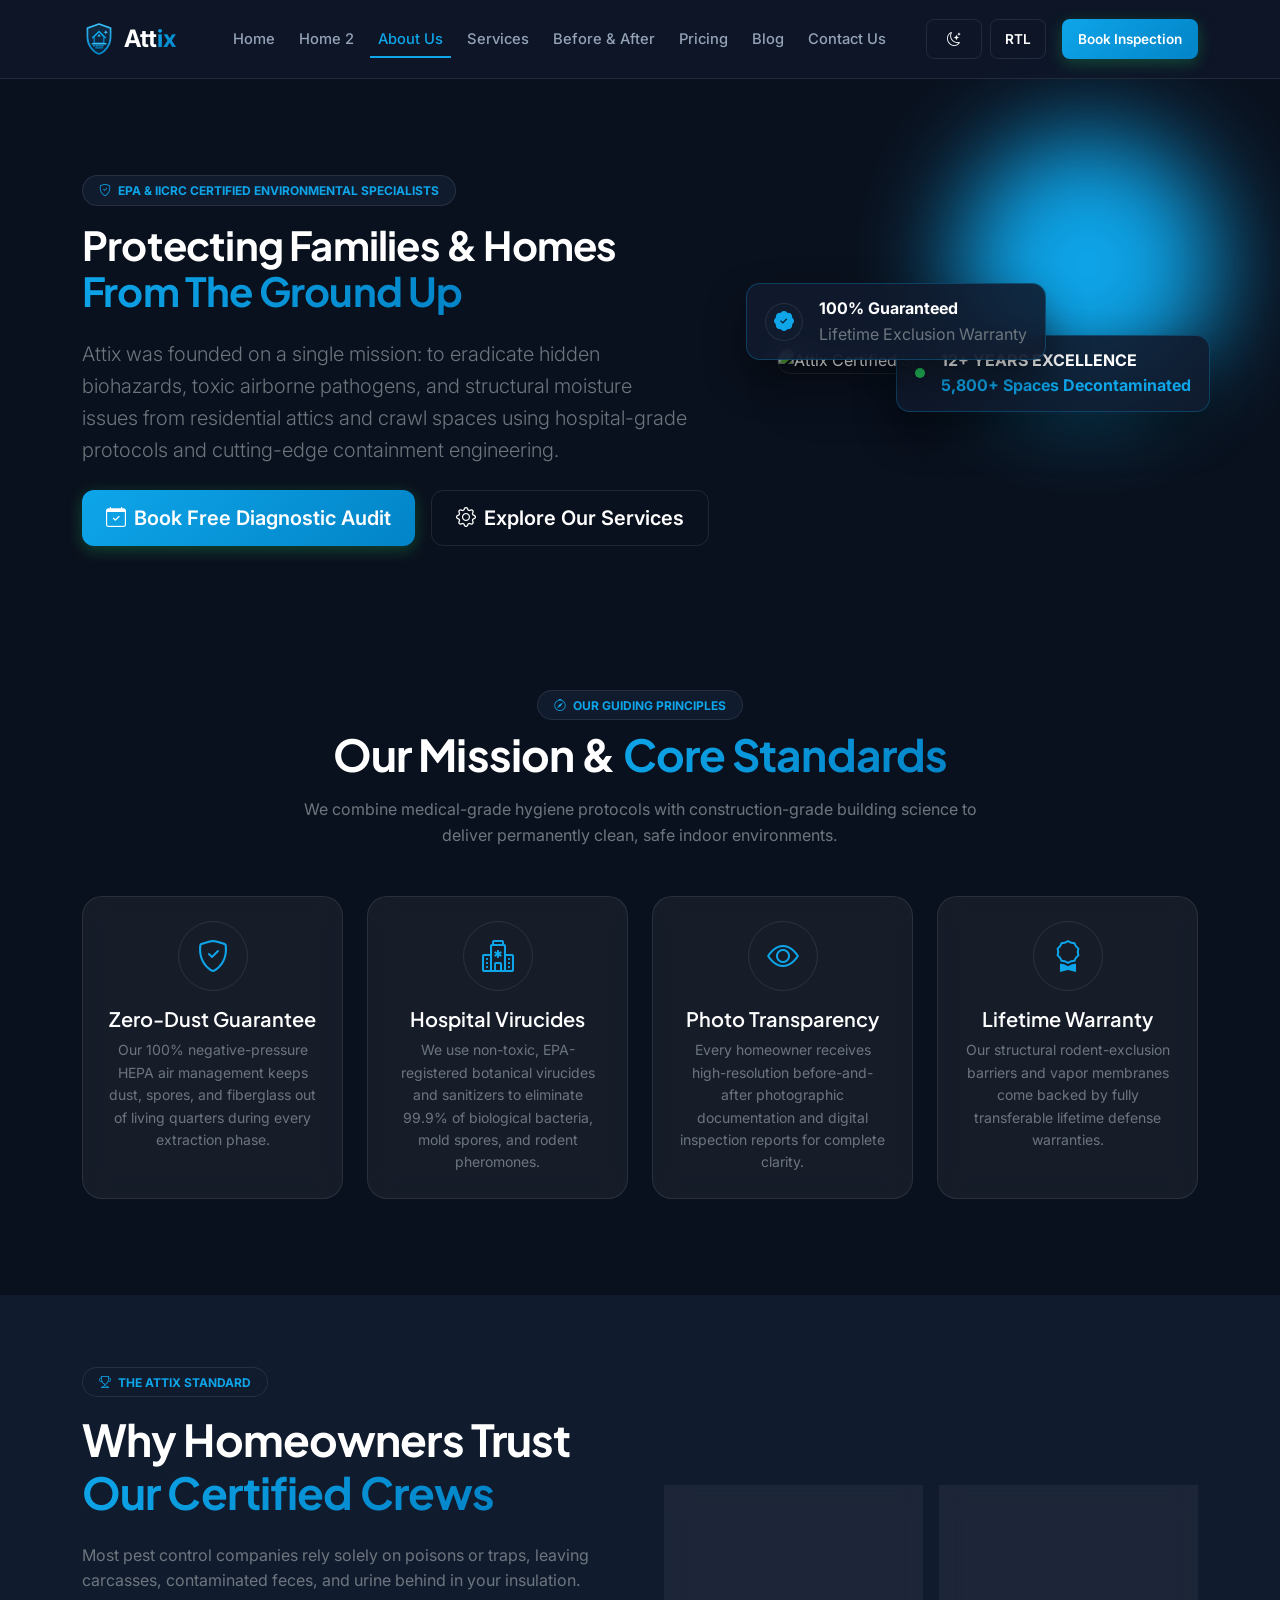
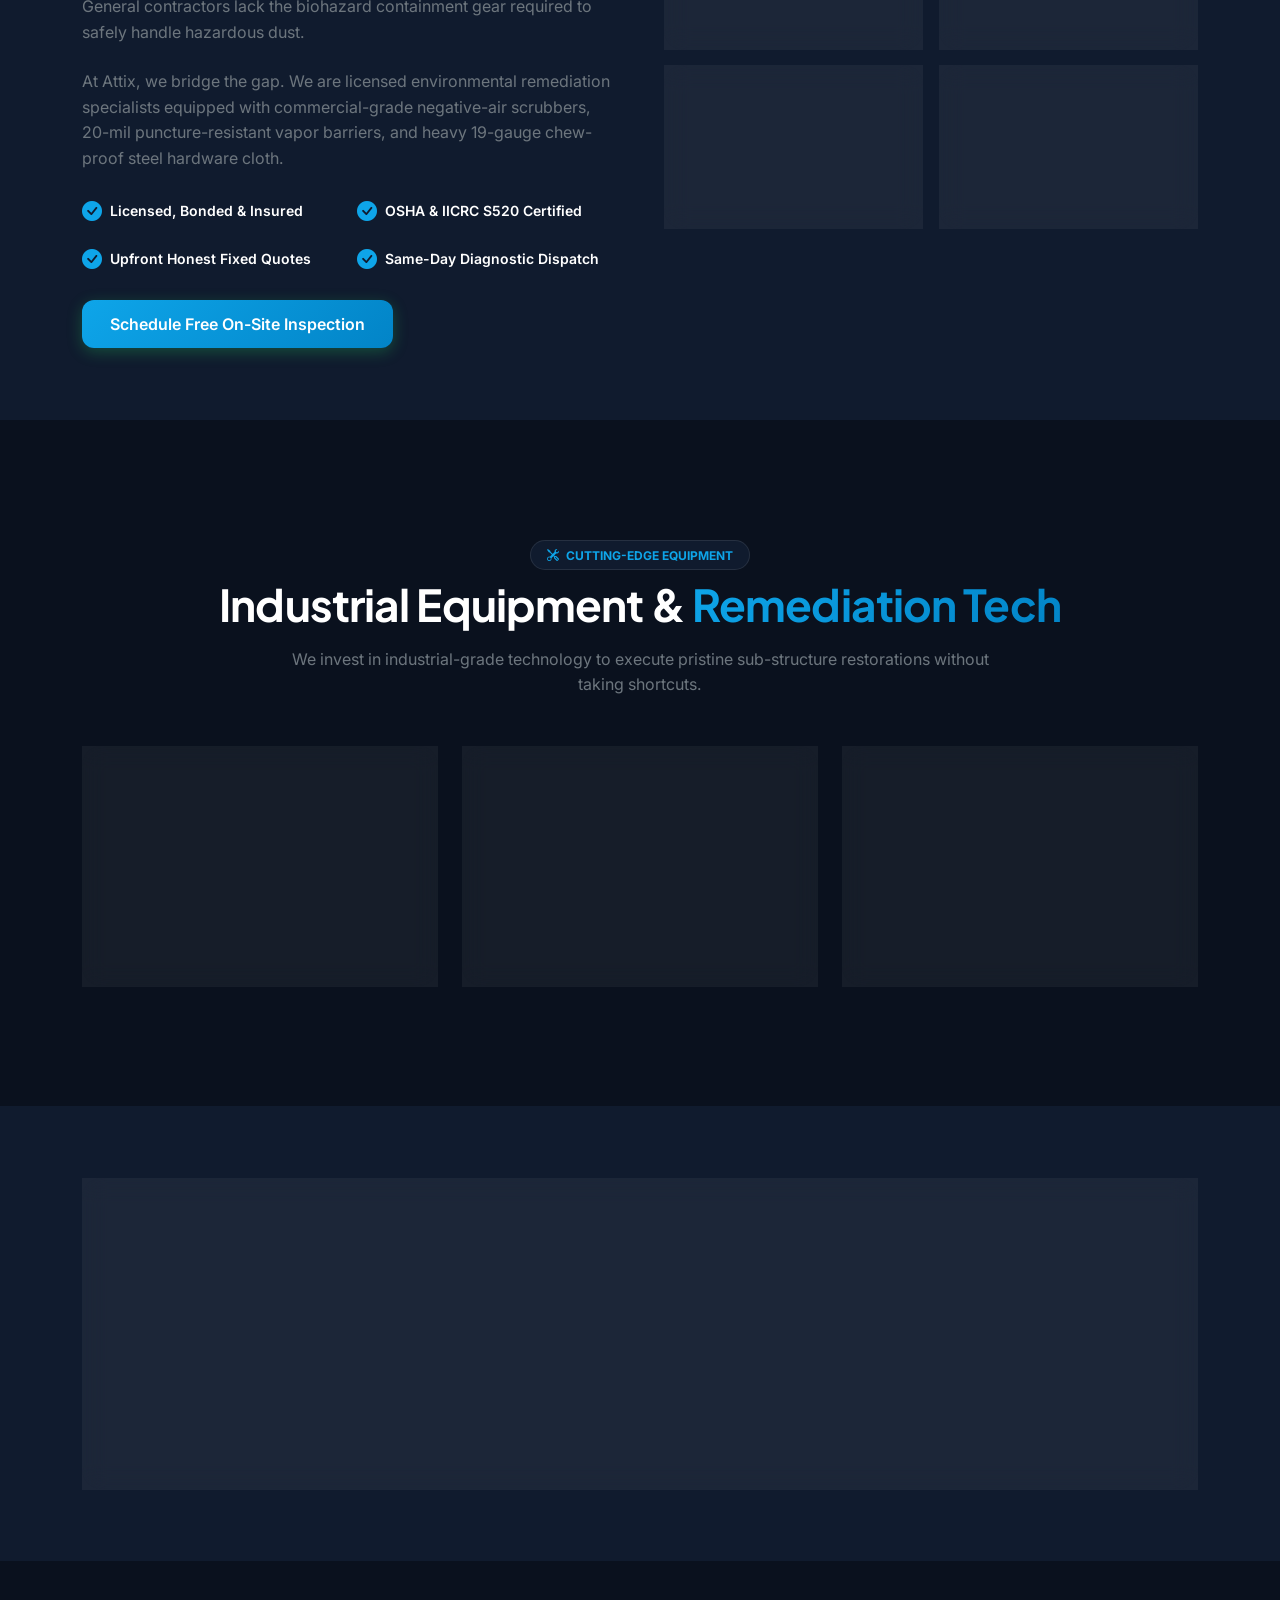
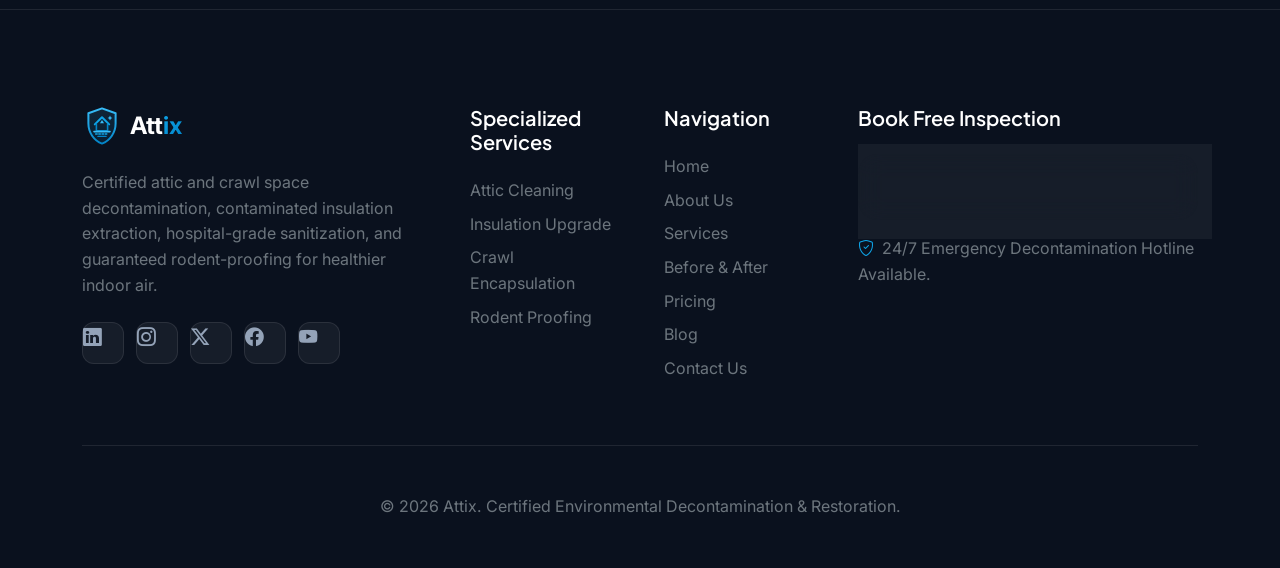
==== about.html @ 40958a92 "Update website with unique Before & After images, remove service areas navigation, and polish all pa" ====
<!DOCTYPE html>
<html lang="en">

<head>
    <meta charset="UTF-8">
    <meta name="viewport" content="width=device-width, initial-scale=1.0">
    <title>About Us | Attix - Attic &amp; Crawl Space Cleaning Service</title>
    <link rel="icon" type="image/svg+xml" href="assets/images/logo.svg">
    <meta name="description"
        content="Learn about Attix: Certified environmental specialists dedicated to attic decontamination, crawl space encapsulation, insulation replacement, and guaranteed rodent proofing.">
    <link href="https://cdn.jsdelivr.net/npm/bootstrap@5.3.0/dist/css/bootstrap.min.css" rel="stylesheet">
    <link rel="stylesheet" href="https://cdn.jsdelivr.net/npm/bootstrap-icons@1.10.5/font/bootstrap-icons.css">
    <link rel="stylesheet" href="assets/css/style.css">
    <link rel="stylesheet" href="assets/css/dark-mode.css">
    <link rel="stylesheet" href="assets/css/rtl.css">
</head>

<body>

    <!-- Navbar -->
    <nav class="navbar navbar-expand-xl navbar-custom sticky-top">
        <div class="container">
            <a class="navbar-brand d-flex align-items-center" href="index.html">
                <img src="assets/images/logo.svg" alt="Attix Logo" class="me-2" style="height: 34px; width: 34px;">
                <span class="fw-bold text-white fs-4">Att<span class="text-gradient">ix</span></span>
            </a>
            <button class="navbar-toggler border-0" type="button" data-bs-toggle="collapse" data-bs-target="#navbarNav">
                <i class="bi bi-list text-white fs-2"></i>
            </button>
            <div class="collapse navbar-collapse" id="navbarNav">
                <ul class="navbar-nav mx-auto">
                    <li class="nav-item"><a class="nav-link" href="index.html">Home</a></li>
                    <li class="nav-item"><a class="nav-link" href="home2.html">Home 2</a></li>
                    <li class="nav-item"><a class="nav-link active" href="about.html">About Us</a></li>
                    <li class="nav-item"><a class="nav-link" href="services.html">Services</a></li>
                    <li class="nav-item"><a class="nav-link" href="portfolio.html">Before &amp; After</a></li>
                    <li class="nav-item"><a class="nav-link" href="pricing.html">Pricing</a></li>
                    <li class="nav-item"><a class="nav-link" href="blog.html">Blog</a></li>
                    <li class="nav-item"><a class="nav-link" href="contact.html">Contact Us</a></li>
                </ul>
                <div class="d-flex align-items-center gap-3">
                    <div class="d-flex gap-2">
                        <button class="btn btn-outline-custom btn-sm d-flex align-items-center justify-content-center nav-toggle-btn" id="theme-toggle" title="Toggle Theme">
                            <i class="bi bi-moon-stars"></i>
                        </button>
                        <button class="btn btn-outline-custom btn-sm d-flex align-items-center justify-content-center nav-toggle-btn" id="rtl-toggle" title="RTL">
                            RTL
                        </button>
                    </div>
                    <a href="contact.html" class="btn btn-primary-custom btn-sm d-flex align-items-center" title="Book Inspection">
                        Book Inspection
                    </a>
                </div>
            </div>
        </div>
    </nav>

    <!-- Page Header / Hero -->
    <header class="py-5 mt-4">
        <div class="container pt-4">
            <div class="row align-items-center g-5">
                <div class="col-lg-7 text-center text-lg-start">
                    <span class="badge bg-secondary-bg border border-color text-primary-accent mb-3 px-3 py-2 rounded-pill fw-bold text-uppercase tracking-wider">
                        <i class="bi bi-shield-check me-1"></i> EPA &amp; IICRC Certified Environmental Specialists
                    </span>
                    <h1 class="display-3 fw-bold mb-4">
                        Protecting Families &amp; Homes <br><span class="text-gradient">From The Ground Up</span>
                    </h1>
                    <p class="text-secondary lead pe-lg-4 mb-4">
                        Attix was founded on a single mission: to eradicate hidden biohazards, toxic airborne pathogens, and structural moisture issues from residential attics and crawl spaces using hospital-grade protocols and cutting-edge containment engineering.
                    </p>
                    <div class="d-flex flex-column flex-sm-row gap-3 justify-content-center justify-content-lg-start">
                        <a href="contact.html" class="btn btn-primary-custom btn-lg px-4 d-inline-flex align-items-center justify-content-center gap-2">
                            <i class="bi bi-calendar-check"></i> Book Free Diagnostic Audit
                        </a>
                        <a href="services.html" class="btn btn-outline-custom btn-lg px-4 d-inline-flex align-items-center justify-content-center gap-2">
                            <i class="bi bi-gear"></i> Explore Our Services
                        </a>
                    </div>
                </div>

                <div class="col-lg-5">
                    <div class="hero-img-container position-relative ps-lg-3">
                        <div class="position-absolute rounded-circle bg-primary-accent opacity-10" style="width: 260px; height: 260px; bottom: -20px; right: -20px; filter: blur(50px); z-index: 0;"></div>
                        
                        <div class="float-animation position-relative z-index-1">
                            <img src="https://images.unsplash.com/photo-1621905251189-08b45d6a269e?auto=format&fit=crop&q=80&w=800" 
                                alt="Attix Certified Specialists" class="main-hero-img img-fluid" style="height: 440px; width: 100%; object-fit: cover;">
                        </div>

                        <!-- Floating Badge 1 -->
                        <div class="hero-floating-badge badge-pos-top-right float-animation-reverse d-flex align-items-center gap-3">
                            <span class="pulse-indicator"></span>
                            <div>
                                <div class="fw-bold text-white text-xs text-uppercase tracking-wider">12+ Years Excellence</div>
                                <div class="text-primary-accent text-xs fw-bold mb-0">5,800+ Spaces Decontaminated</div>
                            </div>
                        </div>

                        <!-- Floating Badge 2 -->
                        <div class="hero-floating-badge badge-pos-bottom-left float-slow d-flex align-items-center gap-3">
                            <div class="rounded-circle p-2 bg-secondary-bg border border-color text-primary-accent d-flex align-items-center justify-content-center" style="width: 38px; height: 38px;">
                                <i class="bi bi-patch-check-fill fs-5"></i>
                            </div>
                            <div>
                                <div class="fw-bold text-white text-xs">100% Guaranteed</div>
                                <div class="text-secondary text-xs mb-0">Lifetime Exclusion Warranty</div>
                            </div>
                        </div>
                    </div>
                </div>
            </div>
        </div>
    </header>

    <!-- Mission & Core Values Section -->
    <section class="py-5 my-5">
        <div class="container">
            <div class="text-center mb-5">
                <span class="badge bg-secondary-bg border border-color text-primary-accent mb-2 px-3 py-2 rounded-pill fw-bold text-uppercase tracking-wider">
                    <i class="bi bi-compass me-1"></i> Our Guiding Principles
                </span>
                <h2 class="display-5 fw-bold mb-3">Our Mission &amp; <span class="text-gradient">Core Standards</span></h2>
                <p class="text-secondary max-w-700 mx-auto">We combine medical-grade hygiene protocols with construction-grade building science to deliver permanently clean, safe indoor environments.</p>
            </div>

            <div class="row g-4">
                <div class="col-md-6 col-lg-3">
                    <div class="glass-card p-4 h-100 text-center d-flex flex-column align-items-center">
                        <div class="rounded-circle bg-primary-bg p-3 mb-3 border border-color text-primary-accent fs-2" style="width: 70px; height: 70px; display: flex; align-items: center; justify-content: center;">
                            <i class="bi bi-shield-check"></i>
                        </div>
                        <h4 class="h5 text-white mb-2">Zero-Dust Guarantee</h4>
                        <p class="text-secondary text-sm mb-0">Our 100% negative-pressure HEPA air management keeps dust, spores, and fiberglass out of living quarters during every extraction phase.</p>
                    </div>
                </div>

                <div class="col-md-6 col-lg-3">
                    <div class="glass-card p-4 h-100 text-center d-flex flex-column align-items-center">
                        <div class="rounded-circle bg-primary-bg p-3 mb-3 border border-color text-primary-accent fs-2" style="width: 70px; height: 70px; display: flex; align-items: center; justify-content: center;">
                            <i class="bi bi-hospital"></i>
                        </div>
                        <h4 class="h5 text-white mb-2">Hospital Virucides</h4>
                        <p class="text-secondary text-sm mb-0">We use non-toxic, EPA-registered botanical virucides and sanitizers to eliminate 99.9% of biological bacteria, mold spores, and rodent pheromones.</p>
                    </div>
                </div>

                <div class="col-md-6 col-lg-3">
                    <div class="glass-card p-4 h-100 text-center d-flex flex-column align-items-center">
                        <div class="rounded-circle bg-primary-bg p-3 mb-3 border border-color text-primary-accent fs-2" style="width: 70px; height: 70px; display: flex; align-items: center; justify-content: center;">
                            <i class="bi bi-eye"></i>
                        </div>
                        <h4 class="h5 text-white mb-2">Photo Transparency</h4>
                        <p class="text-secondary text-sm mb-0">Every homeowner receives high-resolution before-and-after photographic documentation and digital inspection reports for complete clarity.</p>
                    </div>
                </div>

                <div class="col-md-6 col-lg-3">
                    <div class="glass-card p-4 h-100 text-center d-flex flex-column align-items-center">
                        <div class="rounded-circle bg-primary-bg p-3 mb-3 border border-color text-primary-accent fs-2" style="width: 70px; height: 70px; display: flex; align-items: center; justify-content: center;">
                            <i class="bi bi-award"></i>
                        </div>
                        <h4 class="h5 text-white mb-2">Lifetime Warranty</h4>
                        <p class="text-secondary text-sm mb-0">Our structural rodent-exclusion barriers and vapor membranes come backed by fully transferable lifetime defense warranties.</p>
                    </div>
                </div>
            </div>
        </div>
    </section>

    <!-- Our Story & Why Choose Us -->
    <section class="py-5 bg-secondary-bg">
        <div class="container py-4">
            <div class="row align-items-center g-5">
                <div class="col-lg-6">
                    <span class="badge bg-secondary-bg border border-color text-primary-accent mb-3 px-3 py-2 rounded-pill fw-bold text-uppercase tracking-wider">
                        <i class="bi bi-trophy me-1"></i> The Attix Standard
                    </span>
                    <h2 class="display-5 fw-bold mb-4">Why Homeowners Trust <br><span class="text-gradient">Our Certified Crews</span></h2>
                    <p class="text-secondary mb-4">
                        Most pest control companies rely solely on poisons or traps, leaving carcasses, contaminated feces, and urine behind in your insulation. General contractors lack the biohazard containment gear required to safely handle hazardous dust.
                    </p>
                    <p class="text-secondary mb-4">
                        At Attix, we bridge the gap. We are licensed environmental remediation specialists equipped with commercial-grade negative-air scrubbers, 20-mil puncture-resistant vapor barriers, and heavy 19-gauge chew-proof steel hardware cloth.
                    </p>

                    <div class="row g-3 mb-4">
                        <div class="col-sm-6">
                            <div class="d-flex align-items-center gap-2">
                                <i class="bi bi-check-circle-fill text-primary-accent fs-5"></i>
                                <span class="text-white fw-semibold small">Licensed, Bonded &amp; Insured</span>
                            </div>
                        </div>
                        <div class="col-sm-6">
                            <div class="d-flex align-items-center gap-2">
                                <i class="bi bi-check-circle-fill text-primary-accent fs-5"></i>
                                <span class="text-white fw-semibold small">OSHA &amp; IICRC S520 Certified</span>
                            </div>
                        </div>
                        <div class="col-sm-6">
                            <div class="d-flex align-items-center gap-2">
                                <i class="bi bi-check-circle-fill text-primary-accent fs-5"></i>
                                <span class="text-white fw-semibold small">Upfront Honest Fixed Quotes</span>
                            </div>
                        </div>
                        <div class="col-sm-6">
                            <div class="d-flex align-items-center gap-2">
                                <i class="bi bi-check-circle-fill text-primary-accent fs-5"></i>
                                <span class="text-white fw-semibold small">Same-Day Diagnostic Dispatch</span>
                            </div>
                        </div>
                    </div>

                    <a href="contact.html" class="btn btn-primary-custom">Schedule Free On-Site Inspection</a>
                </div>

                <div class="col-lg-6">
                    <div class="row g-3">
                        <div class="col-6">
                            <div class="glass-card p-4 text-center">
                                <div class="display-5 fw-bold text-gradient mb-1">5.8k+</div>
                                <div class="text-white fw-semibold small">Attics Decontaminated</div>
                                <div class="text-secondary text-xs mt-1">100% Biohazard Clearance</div>
                            </div>
                        </div>
                        <div class="col-6">
                            <div class="glass-card p-4 text-center">
                                <div class="display-5 fw-bold text-gradient mb-1">30%</div>
                                <div class="text-white fw-semibold small">Avg. Energy Reduction</div>
                                <div class="text-secondary text-xs mt-1">Thermal Air Sealing</div>
                            </div>
                        </div>
                        <div class="col-6">
                            <div class="glass-card p-4 text-center">
                                <div class="display-5 fw-bold text-gradient mb-1">0%</div>
                                <div class="text-white fw-semibold small">Living Room Dust Leak</div>
                                <div class="text-secondary text-xs mt-1">HEPA Isolation Containment</div>
                            </div>
                        </div>
                        <div class="col-6">
                            <div class="glass-card p-4 text-center">
                                <div class="display-5 fw-bold text-gradient mb-1">25-Yr</div>
                                <div class="text-white fw-semibold small">Vapor Membrane Warranty</div>
                                <div class="text-secondary text-xs mt-1">Sub-50% RH Moisture Lock</div>
                            </div>
                        </div>
                    </div>
                </div>
            </div>
        </div>
    </section>

    <!-- Certified Equipment & Technology Section -->
    <section class="py-5 my-5">
        <div class="container py-4">
            <div class="text-center mb-5">
                <span class="badge bg-secondary-bg border border-color text-primary-accent mb-2 px-3 py-2 rounded-pill fw-bold text-uppercase tracking-wider">
                    <i class="bi bi-tools me-1"></i> Cutting-Edge Equipment
                </span>
                <h2 class="display-5 fw-bold mb-3">Industrial Equipment &amp; <span class="text-gradient">Remediation Tech</span></h2>
                <p class="text-secondary max-w-700 mx-auto">We invest in industrial-grade technology to execute pristine sub-structure restorations without taking shortcuts.</p>
            </div>

            <div class="row g-4">
                <div class="col-lg-4 col-md-6">
                    <div class="glass-card p-4 h-100">
                        <i class="bi bi-wind fs-2 text-primary-accent mb-3 d-block"></i>
                        <h4 class="h5 text-white mb-2">20-HP Exterior Vacuum Trucks</h4>
                        <p class="text-secondary text-sm mb-0">High-volume negative-pressure extraction hoses pull all contaminated insulation and debris directly out to outdoor containment units.</p>
                    </div>
                </div>
                <div class="col-lg-4 col-md-6">
                    <div class="glass-card p-4 h-100">
                        <i class="bi bi-camera-video fs-2 text-primary-accent mb-3 d-block"></i>
                        <h4 class="h5 text-white mb-2">FLIR Thermal Diagnostic Cameras</h4>
                        <p class="text-secondary text-sm mb-0">Infrared imaging identifies thermal bypasses, hidden air leaks, missing insulation gaps, and moisture condensation behind walls.</p>
                    </div>
                </div>
                <div class="col-lg-4 col-md-6">
                    <div class="glass-card p-4 h-100">
                        <i class="bi bi-shield-shaded fs-2 text-primary-accent mb-3 d-block"></i>
                        <h4 class="h5 text-white mb-2">ULV Ultrasonic Cold Foggers</h4>
                        <p class="text-secondary text-sm mb-0">Atomizes hospital virucidal solutions into 10-micron droplets that penetrate joist micro-crevices to neutralize pheromones and spores.</p>
                    </div>
                </div>
            </div>
        </div>
    </section>

    <!-- Call to Action Banner -->
    <section class="py-5 bg-secondary-bg">
        <div class="container py-4">
            <div class="glass-card p-4 p-md-5 text-center position-relative overflow-hidden">
                <div class="position-absolute" style="width: 300px; height: 300px; background: radial-gradient(circle, rgba(14, 165, 233, 0.15) 0%, transparent 70%); top: -100px; right: -100px; pointer-events: none;"></div>
                <h2 class="display-5 fw-bold mb-3">Experience The <span class="text-gradient">Attix Difference</span></h2>
                <p class="text-secondary lead max-w-600 mx-auto mb-4">Request your zero-obligation, certified on-site diagnostic audit today and let our specialists restore your home's air quality.</p>
                <div class="d-flex flex-column flex-sm-row justify-content-center gap-3">
                    <a href="contact.html" class="btn btn-primary-custom btn-lg px-5">Book Free Inspection</a>
                    <a href="services.html" class="btn btn-outline-custom btn-lg px-5">Explore Services</a>
                </div>
            </div>
        </div>
    </section>

    <!-- Footer -->
    <footer class="py-5 mt-5 border-top border-color">
        <div class="container py-5">
            <div class="row g-5">
                <div class="col-lg-4">
                    <a class="navbar-brand d-flex align-items-center mb-4" href="index.html">
                        <img src="assets/images/logo.svg" alt="Attix Logo" height="34" class="me-2">
                        <span class="fw-bold text-white fs-4">Att<span class="text-gradient">ix</span></span>
                    </a>
                    <p class="text-secondary">Certified attic and crawl space decontamination, contaminated insulation extraction, hospital-grade sanitization, and guaranteed rodent-proofing for healthier indoor air.</p>
                    <div class="d-flex gap-3 fs-4 mt-4 social-links">
                        <a href="#" class="text-secondary"><i class="bi bi-linkedin"></i></a>
                        <a href="#" class="text-secondary"><i class="bi bi-instagram"></i></a>
                        <a href="#" class="text-secondary"><i class="bi bi-twitter-x"></i></a>
                        <a href="#" class="text-secondary"><i class="bi bi-facebook"></i></a>
                        <a href="#" class="text-secondary"><i class="bi bi-youtube"></i></a>
                    </div>
                </div>
                <div class="col-6 col-lg-2">
                    <h5 class="mb-4">Specialized Services</h5>
                    <ul class="list-unstyled text-secondary">
                        <li class="mb-2"><a href="services.html#attic-cleaning" class="text-decoration-none text-secondary">Attic Cleaning</a></li>
                        <li class="mb-2"><a href="services.html#insulation-replacement" class="text-decoration-none text-secondary">Insulation Upgrade</a></li>
                        <li class="mb-2"><a href="services.html#crawl-space-encapsulation" class="text-decoration-none text-secondary">Crawl Encapsulation</a></li>
                        <li class="mb-2"><a href="services.html#rodent-proofing" class="text-decoration-none text-secondary">Rodent Proofing</a></li>
                    </ul>
                </div>
                <div class="col-6 col-lg-2">
                    <h5 class="mb-4">Navigation</h5>
                    <ul class="list-unstyled text-secondary">
                        <li class="mb-2"><a href="index.html" class="text-decoration-none text-secondary">Home</a></li>
                        <li class="mb-2"><a href="about.html" class="text-decoration-none text-secondary">About Us</a></li>
                        <li class="mb-2"><a href="services.html" class="text-decoration-none text-secondary">Services</a></li>
                        <li class="mb-2"><a href="portfolio.html" class="text-decoration-none text-secondary">Before &amp; After</a></li>
                        <li class="mb-2"><a href="pricing.html" class="text-decoration-none text-secondary">Pricing</a></li>
                        <li class="mb-2"><a href="blog.html" class="text-decoration-none text-secondary">Blog</a></li>
                        <li class="mb-2"><a href="contact.html" class="text-decoration-none text-secondary">Contact Us</a></li>
                    </ul>
                </div>
                <div class="col-lg-4">
                    <h5 class="mb-4">Book Free Inspection</h5>
                    <div class="glass-card p-2 d-flex">
                        <input type="text" class="form-control bg-transparent border-0 text-white shadow-none"
                            placeholder="Phone or Email">
                        <a href="contact.html" class="btn btn-primary-custom ms-2 text-nowrap">Schedule</a>
                    </div>
                    <p class="text-secondary text-xs mt-3 mb-0"><i class="bi bi-shield-check text-primary-accent me-1"></i> 24/7 Emergency Decontamination Hotline Available.</p>
                </div>
            </div>
            <div class="text-center mt-5 pt-5 text-secondary border-top border-color">
                <p>&copy; 2026 Attix. Certified Environmental Decontamination &amp; Restoration.</p>
            </div>
        </div>
    </footer>

    <!-- Scripts -->
    <script src="https://cdn.jsdelivr.net/npm/bootstrap@5.3.0/dist/js/bootstrap.bundle.min.js"></script>
    <script src="assets/js/main.js"></script>
</body>

</html>
---- assets/css/style.css ----
@import url('https://fonts.googleapis.com/css2?family=Plus+Jakarta+Sans:wght@400;500;600;700;800&family=Inter:wght@400;500;600;700&display=swap');

:root {
    --primary-bg: #0A111E;
    --secondary-bg: #101B2E;
    --card-bg: rgba(255, 255, 255, 0.05);
    --primary-accent: #0EA5E9;
    --secondary-accent: #0284C7;
    --gradient-primary: linear-gradient(135deg, #0EA5E9, #0284C7);
    --text-primary: #FFFFFF;
    --text-secondary: #94A3B8;
    --border-color: rgba(255, 255, 255, 0.09);
    --glow-color: rgba(14, 165, 233, 0.25);
    --success: #10B981;
    --warning: #F59E0B;
    --error: #EF4444;
    --transition: all 0.3s cubic-bezier(0.4, 0, 0.2, 1);
}

* {
    margin: 0;
    padding: 0;
    box-sizing: border-box;
}

body {
    font-size: 16px !important;
    font-family: 'Inter', sans-serif;
    font-weight: 410;
    background-color: var(--primary-bg);
    color: var(--text-primary);
    overflow-x: hidden;
    line-height: 1.6;
}

/* Glassmorphism */
.glass-card {
    background: var(--card-bg);
    backdrop-filter: blur(12px);
    -webkit-backdrop-filter: blur(12px);
    border: 1px solid var(--border-color);
    border-radius: 20px;
    transition: var(--transition);
}

.glass-card:hover {
    border-color: var(--primary-accent);
    box-shadow: 0 0 20px var(--glow-color);
    transform: translateY(-5px);
}

/* Typography Rules */
h1, .h1 {
    font-family: 'Plus Jakarta Sans', sans-serif !important;
    font-size: clamp(2.5rem, 5vw, 3.5rem) !important;
    font-weight: 700 !important;
    letter-spacing: -0.02em;
}

.display-2,
.display-3 {
    font-family: 'Plus Jakarta Sans', sans-serif !important;
    font-size: clamp(1.5rem, 4vw, 2.5rem) !important;
    line-height: 1.15 !important;
    font-weight: 700 !important;
}

h2, .h2 {
    font-family: 'Plus Jakarta Sans', sans-serif !important;
    font-size: clamp(2rem, 4vw, 2.75rem) !important;
    font-weight: 700 !important;
    letter-spacing: -0.02em;
}

h3, .h3 {
    font-family: 'Plus Jakarta Sans', sans-serif !important;
    font-size: clamp(1.5rem, 3vw, 2rem) !important;
    font-weight: 600 !important;
    letter-spacing: -0.01em;
}

h4, h5, h6, .h4, .h5, .h6 {
    font-family: 'Plus Jakarta Sans', sans-serif !important;
    font-weight: 600 !important;
}

.text-gradient {
    background: var(--gradient-primary);
    -webkit-background-clip: text;
    background-clip: text;
    -webkit-text-fill-color: transparent;
}

/* Buttons */
.btn-primary-custom {
    background: var(--gradient-primary);
    border: none;
    color: #ffffff !important;
    padding: 12px 28px;
    border-radius: 12px;
    font-weight: 600;
    transition: var(--transition);
    box-shadow: 0 4px 15px rgba(34, 197, 94, 0.3);
}

.btn-primary-custom:hover {
    transform: translateY(-2px);
    box-shadow: 0 6px 20px rgba(34, 197, 94, 0.5);
    color: #ffffff !important;
}

.btn-outline-custom {
    background: transparent;
    border: 1px solid var(--border-color);
    color: var(--text-primary);
    padding: 12px 28px;
    border-radius: 12px;
    font-weight: 600;
    transition: var(--transition);
}

.btn-outline-custom:hover {
    background: var(--card-bg);
    border-color: var(--primary-accent);
    color: var(--primary-accent);
}

.btn-primary-custom.btn-sm,
.btn-outline-custom.btn-sm {
    padding: 6px 16px !important;
    font-size: 0.85rem !important;
    border-radius: 8px !important;
}

/* Header Buttons & Icons: Equal Height Alignment */
.navbar-custom .btn {
    height: 40px !important;
    min-height: 40px !important;
    display: inline-flex !important;
    align-items: center !important;
    justify-content: center !important;
    padding: 8px 16px !important;
    font-weight: 600;
}

.nav-toggle-btn {
    width: 56px !important;
    min-width: 56px !important;
    height: 40px !important;
    min-height: 40px !important;
    padding: 8px 10px !important;
    display: inline-flex !important;
    align-items: center !important;
    justify-content: center !important;
    gap: 0;
}

/* Navbar */
.navbar-custom {
    background: rgba(15, 23, 42, 0.8);
    backdrop-filter: blur(15px);
    border-bottom: 1px solid var(--border-color);
    padding: 15px 0;
    transition: var(--transition);
}

.navbar-brand img {
    height: 40px;
}

.nav-link {
    color: var(--text-secondary) !important;
    font-weight: 500;
    margin: 0 4px;
    font-size: 0.92rem;
    transition: var(--transition);
    position: relative;
    padding-bottom: 6px !important;
}

.nav-link::after {
    content: '';
    position: absolute;
    bottom: 0;
    left: 0;
    width: 100%;
    height: 2px;
    background-color: var(--primary-accent);
    transform: scaleX(0);
    transition: transform 0.3s ease;
    transform-origin: right;
}

.nav-link:hover::after,
.nav-link.active::after {
    transform: scaleX(1);
    transform-origin: left;
}

.nav-link:hover,
.nav-link.active {
    color: var(--primary-accent) !important;
}

@media (min-width: 1200px) {
    .navbar-custom .navbar-collapse {
        align-items: center;
    }

    .navbar-custom .navbar-nav .nav-item {
        flex-shrink: 0;
    }

    .navbar-custom .navbar-nav .nav-link {
        white-space: nowrap;
    }
}

@media (max-width: 1199.98px) {
    .navbar-custom {
        z-index: 1050 !important;
    }
    
    .navbar-custom .navbar-brand,
    .navbar-custom .navbar-toggler {
        position: relative;
        z-index: 1060 !important;
    }

    .navbar-custom .navbar-collapse {
        position: fixed !important;
        top: 0;
        left: 0;
        width: 100vw !important;
        height: 100vh !important;
        background: var(--primary-bg) !important;
        z-index: 1050 !important;
        padding: 100px 24px 40px !important;
        margin: 0 !important;
        border: none !important;
        border-radius: 0 !important;
        display: flex !important;
        flex-direction: column !important;
        align-items: center !important;
        justify-content: center !important;
        overflow-y: auto !important;
        opacity: 0;
        visibility: hidden;
        transition: opacity 0.3s ease, visibility 0.3s ease !important;
    }

    .navbar-custom .navbar-collapse.collapsing {
        height: 100vh !important;
        display: flex !important;
        opacity: 0;
        visibility: visible !important;
        transition: opacity 0.3s ease !important;
    }

    .navbar-custom .navbar-collapse.show {
        opacity: 1 !important;
        visibility: visible !important;
    }
    
    .navbar-custom .navbar-collapse:not(.show):not(.collapsing) {
        display: none !important;
    }

    .navbar-custom .navbar-nav {
        text-align: center;
        margin-bottom: 30px !important;
        width: 100%;
        display: flex;
        flex-direction: column;
        align-items: center;
        gap: 15px !important;
    }

    .navbar-custom .navbar-nav .nav-link {
        font-size: 1.5rem !important;
        padding: 8px 0 !important;
        margin: 0 !important;
    }

    .navbar-custom .navbar-collapse > .d-flex.align-items-center.gap-3 {
        justify-content: center !important;
        width: 100% !important;
        flex-direction: row !important;
        flex-wrap: wrap !important;
        gap: 15px !important;
    }
}

.back-to-top {
    position: fixed;
    right: 24px;
    bottom: 24px;
    width: 46px;
    height: 46px;
    border: 1px solid var(--border-color);
    border-radius: 12px;
    background: rgba(30, 41, 59, 0.9);
    color: #f8fafc;
    display: inline-flex;
    align-items: center;
    justify-content: center;
    cursor: pointer;
    z-index: 999;
    opacity: 0;
    visibility: hidden;
    transform: translateY(8px);
    transition: var(--transition);
}

.back-to-top i {
    color: inherit;
    font-size: 20px;
    line-height: 1;
}

.back-to-top:hover {
    border-color: var(--primary-accent);
    color: var(--primary-accent);
    background: rgba(30, 41, 59, 1);
}

.back-to-top.show {
    opacity: 1;
    visibility: visible;
    transform: translateY(0);
}

/* Hero Section */
.hero-section {
    padding: 36px 0;
    position: relative;
    overflow: hidden;
}

@media (min-width: 992px) {
    .hero-section {
        min-height: calc(100vh - 71px);
        display: flex;
        flex-direction: column;
        justify-content: center;
        padding: 15px 0 25px;
    }

    .hero-section > .container {
        width: 100%;
    }
}

[dir="rtl"] .hero-section {
    text-align: right !important;
}

@media (min-width: 992px) {
    [dir="rtl"] .hero-section .text-lg-start {
        text-align: right !important;
    }
    [dir="rtl"] .hero-section .justify-content-lg-start {
        justify-content: flex-start !important;
    }
[dir="rtl"] .hero-section .pe-lg-5 {
        padding-right: 0 !important;
        padding-left: 3rem !important;
    }
}

[dir="rtl"] #featured-guide {
    direction: rtl;
    text-align: right;
}

.hero-section-alt {
    position: relative;
    overflow: hidden;
}

.hero-glow {
    position: absolute;
    top: -10%;
    right: -10%;
    width: 600px;
    height: 600px;
    background: radial-gradient(circle, rgba(34, 197, 94, 0.15) 0%, rgba(21, 128, 61, 0.05) 50%, transparent 100%);
    filter: blur(80px);
    z-index: -1;
}

.hero-mockup-wrapper {
    position: relative;
    z-index: 1;
}

.hero-mockup-wrapper img {
    width: 100%;
    border-radius: 30px;
    border: 1px solid var(--border-color);
    box-shadow: 0 30px 60px rgba(0, 0, 0, 0.5);
}

.premium-brand-img {
    width: 100%;
    aspect-ratio: 16 / 9;
    object-fit: cover;
    display: block;
}

/* Animations */
@keyframes float {
    0% {
        transform: translateY(0px);
    }

    50% {
        transform: translateY(-20px);
    }

    100% {
        transform: translateY(0px);
    }
}

.float-animation {
    animation: float 6s ease-in-out infinite;
}

.float-animation-reverse {
    animation: float-reverse 7s ease-in-out infinite;
}

.float-slow {
    animation: float 9s ease-in-out infinite;
}

@keyframes float-reverse {
    0% {
        transform: translateY(0px);
    }
    50% {
        transform: translateY(18px);
    }
    100% {
        transform: translateY(0px);
    }
}

@keyframes pulse-soft {
    0% {
        transform: scale(1);
        box-shadow: 0 0 0 0 rgba(14, 165, 233, 0.4);
    }
    70% {
        transform: scale(1.03);
        box-shadow: 0 0 0 14px rgba(14, 165, 233, 0);
    }
    100% {
        transform: scale(1);
        box-shadow: 0 0 0 0 rgba(14, 165, 233, 0);
    }
}

@keyframes pulse-indicator-glow {
    0% {
        box-shadow: 0 0 0 0 rgba(34, 197, 94, 0.7);
    }
    70% {
        box-shadow: 0 0 0 8px rgba(34, 197, 94, 0);
    }
    100% {
        box-shadow: 0 0 0 0 rgba(34, 197, 94, 0);
    }
}

.pulse-indicator {
    width: 10px;
    height: 10px;
    border-radius: 50%;
    background-color: #22c55e;
    display: inline-block;
    animation: pulse-indicator-glow 2s infinite;
}

.hero-floating-badge {
    background: rgba(16, 27, 46, 0.88);
    backdrop-filter: blur(14px);
    -webkit-backdrop-filter: blur(14px);
    border: 1px solid rgba(14, 165, 233, 0.28);
    box-shadow: 0 20px 40px rgba(0, 0, 0, 0.45);
    border-radius: 14px;
    padding: 12px 18px;
    position: absolute;
    z-index: 2;
    transition: var(--transition);
}

body.light-theme .hero-floating-badge {
    background: rgba(255, 255, 255, 0.92);
    border: 1px solid rgba(14, 165, 233, 0.25);
    box-shadow: 0 20px 40px rgba(14, 165, 233, 0.12);
}

.hero-img-container {
    position: relative;
    border-radius: 24px;
    overflow: visible;
}

.hero-img-container .main-hero-img {
    border-radius: 24px;
    border: 1px solid var(--border-color);
    box-shadow: 0 25px 50px -12px rgba(0, 0, 0, 0.6);
    width: 100%;
    height: 390px;
    max-height: clamp(280px, 42vh, 410px);
    object-fit: cover;
}

.badge-pos-top-right {
    top: -12px;
    right: -12px;
}

.badge-pos-bottom-left {
    bottom: 14px;
    left: -15px;
}

.badge-pos-top-left {
    top: -20px;
    left: -20px;
}

.badge-pos-bottom-right {
    bottom: -20px;
    right: -20px;
}

@media (max-width: 767px) {
    .badge-pos-top-right,
    .badge-pos-bottom-left,
    .badge-pos-top-left,
    .badge-pos-bottom-right {
        position: static;
        margin-top: 15px;
        display: inline-block;
        width: 100%;
    }
}


/* Status Badges */
.status-badge {
    padding: 5px 12px;
    border-radius: 20px;
    font-size: 0.8rem;
    font-weight: 600;
}

.status-active {
    background: rgba(34, 197, 94, 0.1);
    color: var(--success);
}

.status-paused {
    background: rgba(245, 158, 11, 0.1);
    color: var(--warning);
}

@media (min-width: 992px) {
    [dir="rtl"] .contact-info-card {
        flex-direction: row-reverse !important;
    }

    [dir="rtl"] .contact-info-card .bg-primary-accent {
        margin-left: 0 !important;
        margin-right: 1.5rem !important;
    }
}

.contact-info-card .bg-primary-accent {
    display: inline-flex;
    align-items: center;
    justify-content: center;
    flex-shrink: 0;
}

.contact-info-card .bg-primary-accent i {
    line-height: 1;
    display: block;
}




.max-w-600 {
    max-width: 600px;
}

.text-sm {
    font-size: 0.875rem;
}

.bg-secondary-bg {
    background-color: var(--secondary-bg);
}

.border-color {
    border-color: var(--border-color) !important;
}

.text-primary-accent {
    color: var(--primary-accent) !important;
}

/* Form Controls Visibility */
.form-control,
.form-select {
    color: var(--text-primary) !important;
}

.form-control::placeholder {
    color: rgba(255, 255, 255, 0.5) !important;
    opacity: 1 !important;
}

.form-control:focus,
.form-select:focus {
    color: var(--text-primary) !important;
    border-color: var(--primary-accent) !important;
    background-color: rgba(255, 255, 255, 0.02) !important;
    outline-color: var(--primary-accent) !important;
    box-shadow: 0 0 0 0.25rem var(--glow-color) !important;
}

.input-group-text {
    background-color: transparent;
    border-color: var(--border-color);
    color: var(--text-secondary);
}

/* Social Links Hover */
footer .social-links a.text-secondary {
    transition: all 0.3s ease;
}

footer .social-links a.text-secondary:hover {
    color: var(--primary-accent) !important;
    transform: translateY(-5px) !important;
}

/* Footer Styles: Link Hover & Spacing Fix */
footer {
    padding-top: 3rem !important;
    padding-bottom: 1rem !important;
}

footer .container {
    padding-top: 3rem !important;
    padding-bottom: 0 !important;
}

footer p {
    margin-bottom: 0 !important;
}

footer a.text-secondary {
    transition: var(--transition);
    display: inline-block;
}

footer a.text-secondary:hover {
    color: var(--primary-accent) !important;
    transform: translateX(5px);
}

body.light-theme footer a.text-secondary:hover {
    color: var(--secondary-accent) !important;
    transform: translateX(5px);
}

@media (min-width: 992px) and (max-width: 1199.98px) {
    .story-quote {
        min-height: 108px;
    }
}

/* Custom primary brand color overrides */
.bg-primary-accent {
    background-color: var(--primary-accent) !important;
}
.border-primary-accent {
    border-color: var(--primary-accent) !important;
}
a {
    color: var(--primary-accent);
    text-decoration: none;
    transition: var(--transition);
}
a:hover {
    color: var(--secondary-accent);
    text-decoration: none !important;
}
a.text-primary-accent:hover {
    color: var(--secondary-accent) !important;
    text-decoration: none !important;
    opacity: 0.9;
}
mark {
    background-color: rgba(34, 197, 94, 0.2);
    color: var(--text-primary);
}
u {
    text-decoration-color: var(--primary-accent);
}

/* Unique layout helper classes */
.section-title {
    font-size: clamp(1.75rem, 4vw, 2.5rem) !important;
    line-height: 1.25 !important;
}

.hover-effect {
    transition: var(--transition);
}
.hover-effect:hover {
    transform: translateY(-5px);
    box-shadow: 0 10px 25px rgba(34, 197, 94, 0.15) !important;
    border-color: var(--primary-accent) !important;
}
.max-w-700 {
    max-width: 700px;
}

.hero-title {
    font-size: clamp(1.9rem, 3.2vw, 2.85rem) !important;
    line-height: 1.15 !important;
    font-weight: 650 !important;
}

.portfolio-card-equal {
    height: 100%;
    display: flex;
    flex-direction: column;
}

.portfolio-card-equal p.text-secondary {
    flex-grow: 1;
}

/* Revolutionary Features RTL Alignment */
[dir="rtl"] #revolutionary-features {
    text-align: right !important;
}

[dir="rtl"] #revolutionary-features .feature-icon {
    margin-right: 0 !important;
    margin-left: 1.5rem !important;
}

[dir="rtl"] #revolutionary-features li i {
    margin-right: 0 !important;
    margin-left: 0.5rem !important;
}

/* Weekly Box Preview RTL Alignment */
[dir="rtl"] #box-preview {
    text-align: right !important;
}

[dir="rtl"] #box-preview .badge {
    margin-right: 0 !important;
    margin-left: 1rem !important;
}

/* Pricing Plans RTL Alignment */
[dir="rtl"] #pricing-plans {
    text-align: right !important;
}

[dir="rtl"] #pricing-plans li i {
    margin-right: 0 !important;
    margin-left: 0.5rem !important;
}

/* Pricing FAQ RTL Alignment and Dark Theme Visibility */
#faqAccordion .accordion-button,
#pricingFaqAccordion .accordion-button,
.accordion .accordion-button {
    color: var(--text-primary) !important;
}

#faqAccordion .accordion-body,
#pricingFaqAccordion .accordion-body,
.accordion .accordion-body {
    color: var(--text-secondary) !important;
}

[dir="rtl"] #faqAccordion,
[dir="rtl"] #pricingFaqAccordion,
[dir="rtl"] .accordion {
    direction: rtl;
}

[dir="rtl"] #faqAccordion .accordion-button,
[dir="rtl"] #pricingFaqAccordion .accordion-button,
[dir="rtl"] .accordion .accordion-button {
    text-align: right;
}

body:not(.light-theme) #faqAccordion .accordion-button::after,
body:not(.light-theme) #pricingFaqAccordion .accordion-button::after,
body:not(.light-theme) .accordion-button::after {
    filter: brightness(0) invert(1) !important;
}

body.light-theme #faqAccordion .accordion-button::after,
body.light-theme #pricingFaqAccordion .accordion-button::after,
body.light-theme .accordion-button::after {
    filter: none !important;
}

/* Produce Page: Our Growing Process RTL Alignment */
[dir="rtl"] #growing-process {
    text-align: right !important;
}

[dir="rtl"] #growing-process .process-step-number {
    margin-right: 0 !important;
    margin-left: 1.5rem !important;
}

/* Produce Page: Testimonials RTL Alignment */
[dir="rtl"] #testimonials {
    text-align: right !important;
}

@media (min-width: 992px) {
    [dir="rtl"] #testimonials .testimonial-header {
        align-items: flex-start !important;
    }
    
    [dir="rtl"] #testimonials .testimonial-meta {
        text-align: right !important;
    }
}

/* Social Links in Footer - Consistent Spacing & Sizing */
.social-links {
    display: flex;
    align-items: center;
    gap: 12px !important;
    flex-wrap: wrap;
}

.social-links a {
    width: 42px;
    height: 42px;
    display: inline-flex;
    align-items: center;
    justify-content: center;
    border-radius: 12px;
    background: var(--card-bg);
    border: 1px solid var(--border-color);
    color: var(--text-secondary) !important;
    font-size: 1.15rem;
    transition: var(--transition);
    text-decoration: none;
}

.social-links a:hover {
    color: #ffffff !important;
    background: var(--gradient-primary);
    border-color: transparent;
    transform: translateY(-3px);
    box-shadow: 0 4px 15px var(--glow-color);
}

body.light-theme .social-links a {
    background: #f1f5f9;
    border-color: rgba(0, 0, 0, 0.08);
    color: #475569 !important;
}

body.light-theme .social-links a:hover {
    color: #ffffff !important;
    background: var(--gradient-primary);
}
---- assets/css/dark-mode.css ----
/* Light Mode Overrides for Attix */

body.light-theme {
    --primary-bg: #F8FAFC;
    --secondary-bg: #ffffff;
    --card-bg: #ffffff;
    --text-primary: #0F172A;
    --text-secondary: #475569;
    --border-color: rgba(0, 0, 0, 0.08);
    background-color: var(--primary-bg);
    color: var(--text-primary);
}

/* Navbar Light Theme */
body.light-theme .navbar-custom {
    background: rgba(248, 250, 252, 0.85);
    backdrop-filter: blur(15px);
    border-bottom: 1px solid rgba(0, 0, 0, 0.05);
}

body.light-theme .nav-link {
    color: #475569 !important;
}

body.light-theme .nav-link:hover,
body.light-theme .nav-link.active {
    color: var(--secondary-accent) !important;
}

body.light-theme .nav-link::after {
    background-color: var(--secondary-accent) !important;
}

body.light-theme .navbar-brand .text-white {
    color: #0F172A !important;
}

/* Sections & Typography */
body.light-theme .bg-secondary-bg {
    background-color: #ffffff;
}

body.light-theme .text-secondary {
    color: #475569 !important;
}

body.light-theme .text-white {
    color: #0F172A !important;
}

body.light-theme .display-3,
body.light-theme .display-5,
body.light-theme .h1,
body.light-theme .h2,
body.light-theme .h3,
body.light-theme .h4,
body.light-theme .h5 {
    color: #0F172A;
}

body.light-theme .hero-ai-enhanced-badge {
    background-color: var(--secondary-accent) !important;
    color: #ffffff !important;
}

/* Cards */
body.light-theme .glass-card {
    background: #ffffff;
    border-color: rgba(0, 0, 0, 0.08);
    box-shadow: 0 10px 40px rgba(0, 0, 0, 0.04);
}

body.light-theme .glass-card:hover {
    border-color: var(--secondary-accent);
}

/* Tables */
body.light-theme .table-dark {
    --bs-table-bg: transparent;
    color: #0F172A;
}

/* Form Controls */
body.light-theme .form-control,
body.light-theme .form-select {
    border-color: rgba(0, 0, 0, 0.2) !important;
    color: #0F172A !important;
}

body.light-theme .form-control::placeholder {
    color: #64748b !important;
}

body.light-theme .input-group-text {
    border-color: rgba(0, 0, 0, 0.2) !important;
    color: #475569 !important;
}

/* Auth Pages Specific */
body.light-theme .auth-image {
    filter: grayscale(0.2) brightness(1.1);
}

/* Footer */
body.light-theme footer {
    border-top: 1px solid rgba(0, 0, 0, 0.05);
}

body.light-theme footer .text-secondary {
    color: #64748b !important;
}

body.light-theme footer a {
    transition: color 0.3s ease, transform 0.3s ease;
}

body.light-theme footer a:not(.btn):hover {
    color: var(--secondary-accent) !important;
}

body.light-theme footer .social-links a:hover {
    transform: translateY(-5px);
}

body.light-theme .border-color {
    border-color: rgba(0, 0, 0, 0.08) !important;
}

/* Navbar Toggler Fix */
body.light-theme .navbar-toggler,
body.light-theme .navbar-toggler i {
    color: #0F172A !important;
    opacity: 1 !important;
    box-shadow: none !important;
    outline: none !important;
}

/* Mobile/Tablet Menu Fix */
@media (max-width: 1199.98px) {
    body.light-theme .navbar-custom .navbar-collapse {
        background: rgba(248, 250, 252, 0.98) !important;
    }
}

/* Buttons */
body.light-theme .btn-primary-custom,
body.light-theme .btn-primary-custom:hover,
body.light-theme .btn-primary-custom:focus,
body.light-theme .btn-primary-custom:active,
body.light-theme footer .btn-primary-custom,
body.light-theme footer .btn-primary-custom:hover,
body.light-theme footer .btn-primary-custom:focus,
body.light-theme footer .btn-primary-custom:active {
    color: #ffffff !important;
}

body.light-theme .btn-outline-custom {
    color: var(--secondary-accent) !important;
    border: 1.5px solid var(--primary-accent) !important;
    background: rgba(14, 165, 233, 0.05);
    transition: var(--transition);
}

body.light-theme .btn-outline-custom:hover {
    background: var(--gradient-primary) !important;
    border-color: var(--secondary-accent) !important;
    color: #ffffff !important;
    box-shadow: 0 6px 20px rgba(14, 165, 233, 0.3) !important;
    transform: translateY(-2px);
}

body.light-theme .btn-outline-custom:focus,
body.light-theme .btn-outline-custom:active {
    background: var(--gradient-primary) !important;
    border-color: var(--secondary-accent) !important;
    color: #ffffff !important;
    box-shadow: 0 0 0 0.25rem rgba(14, 165, 233, 0.25) !important;
}
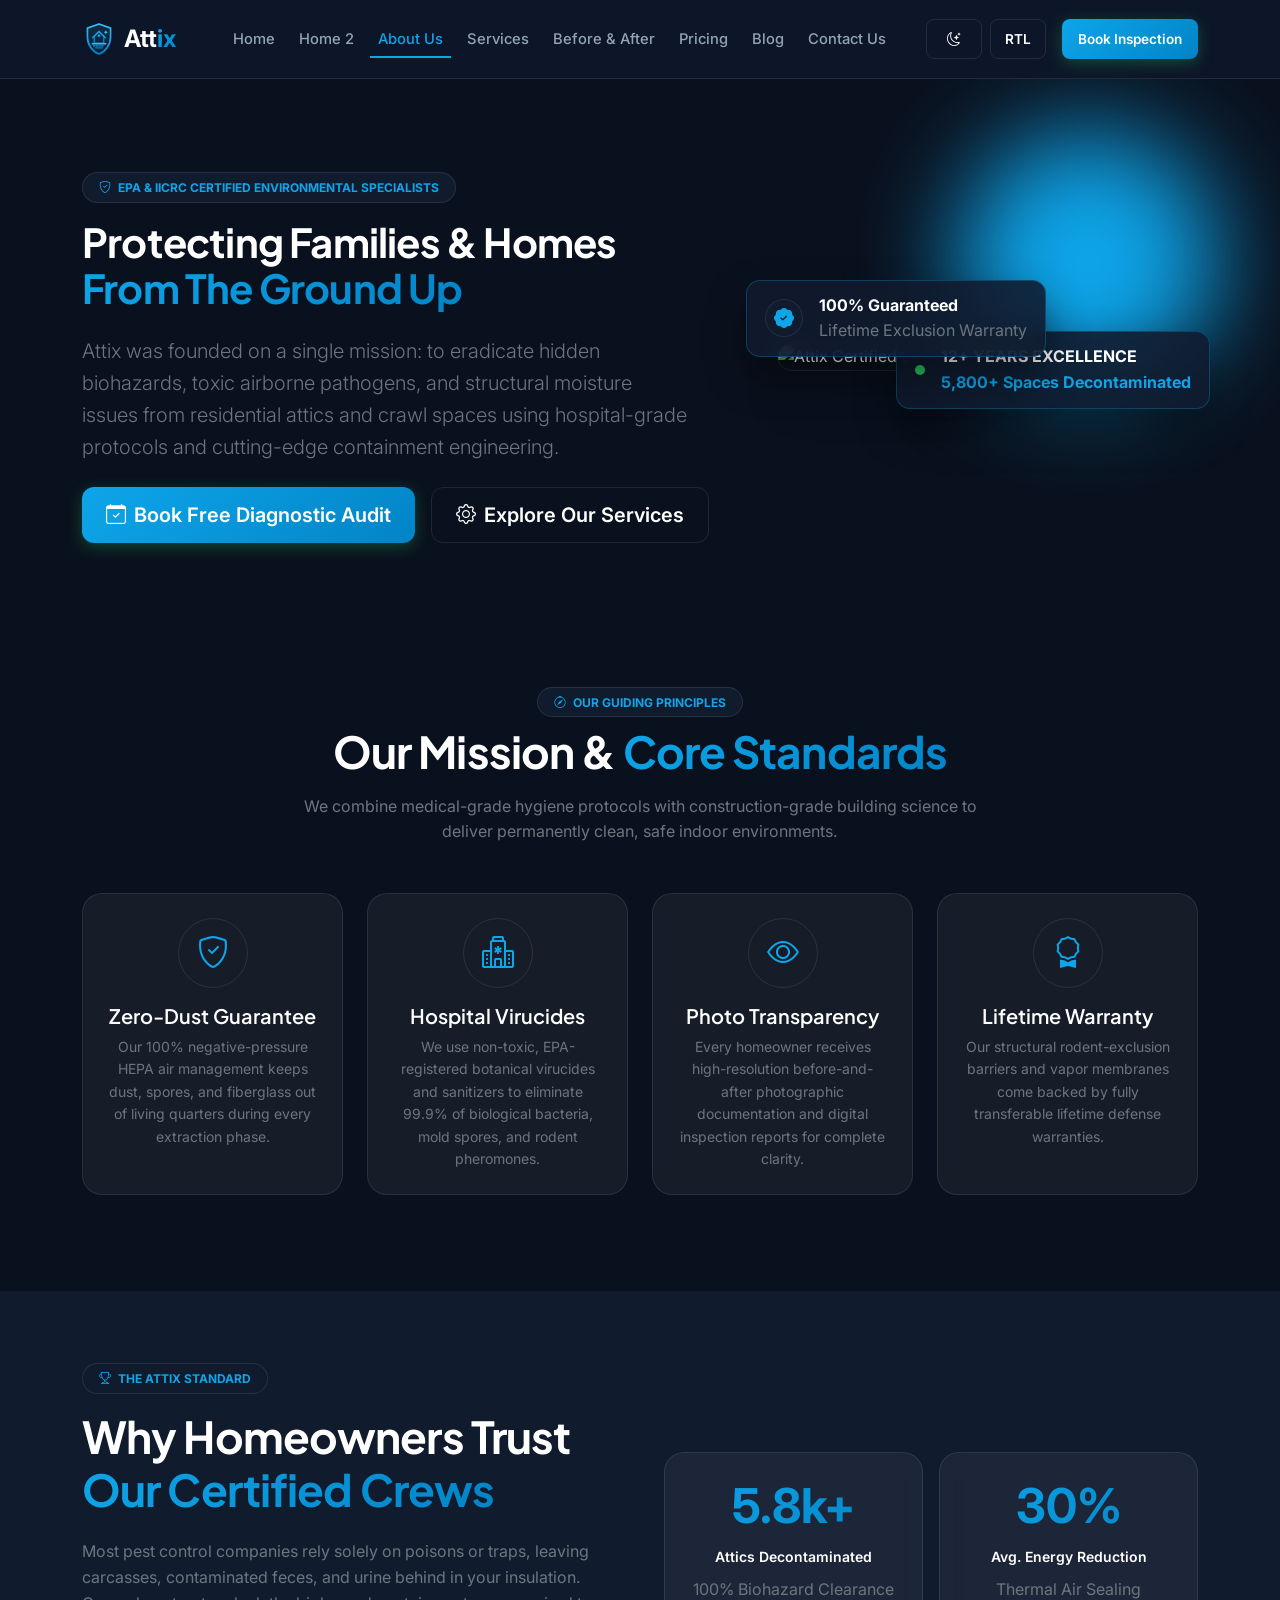
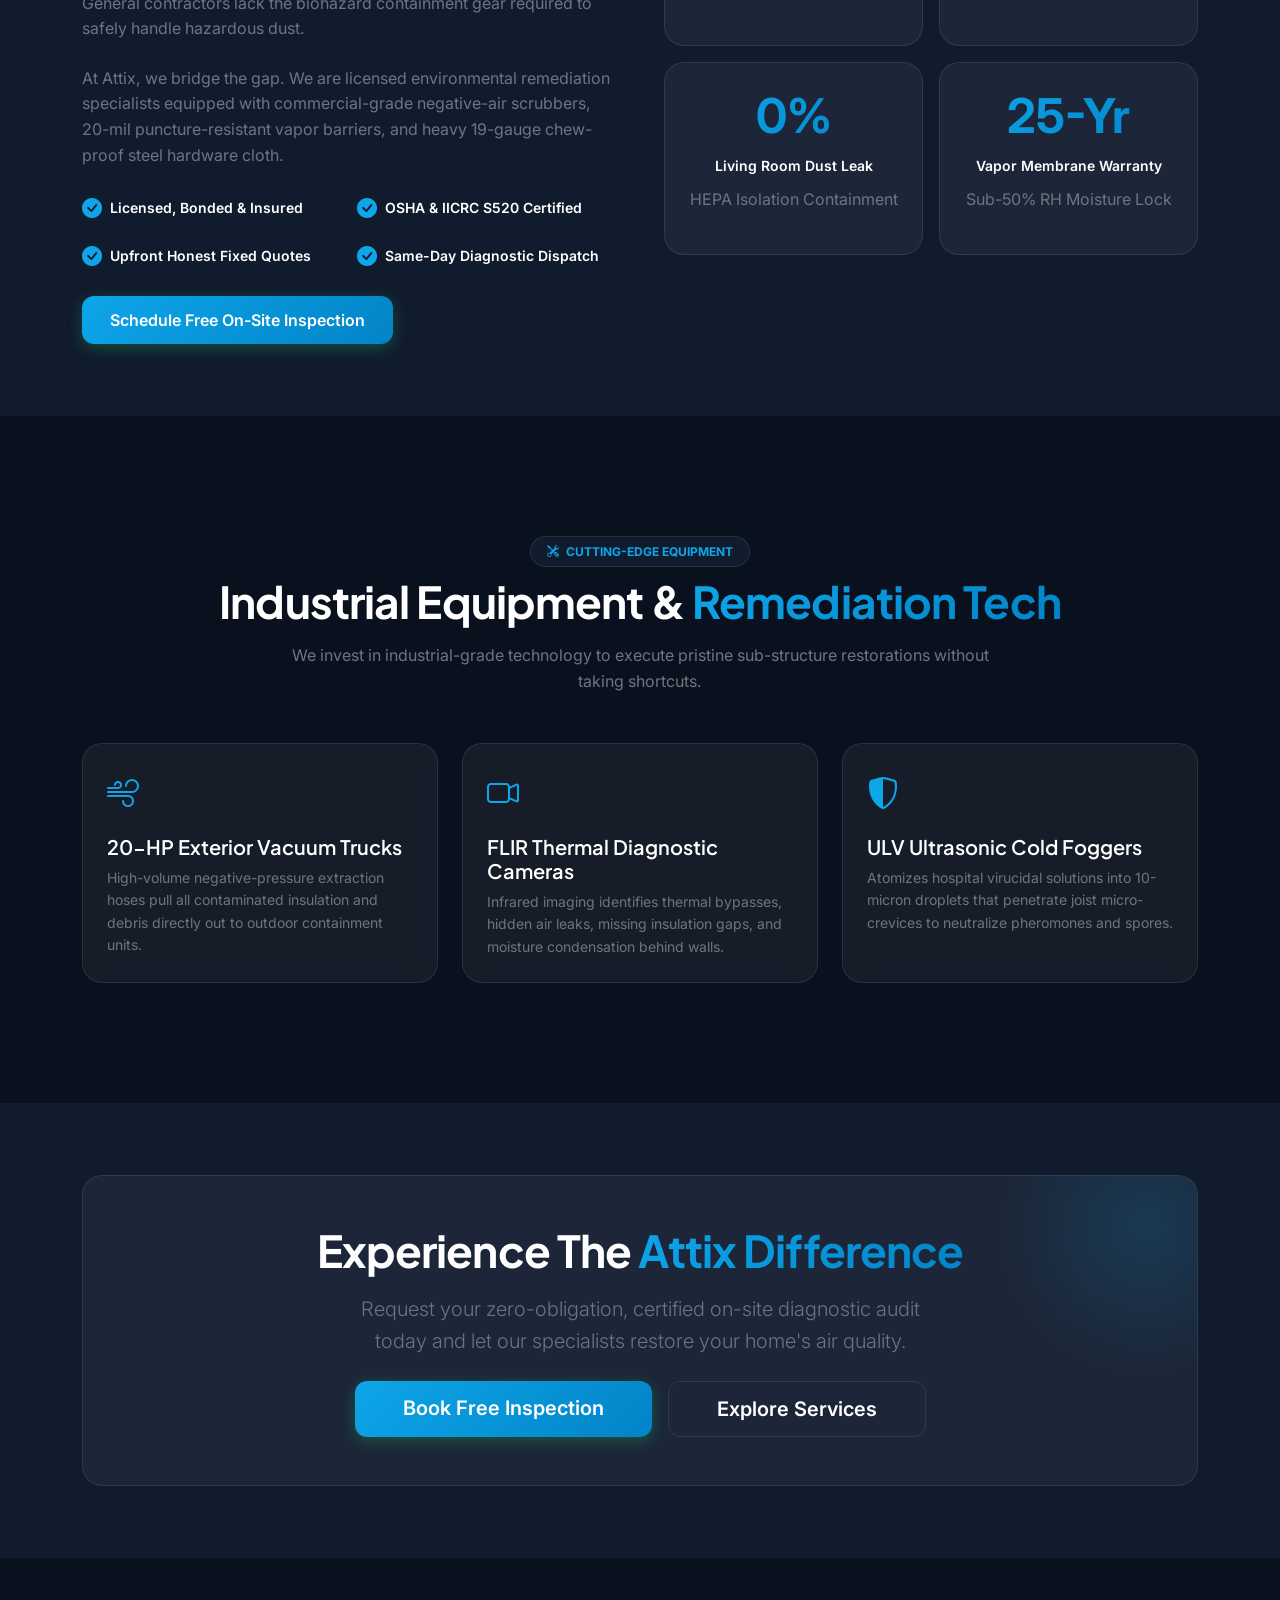
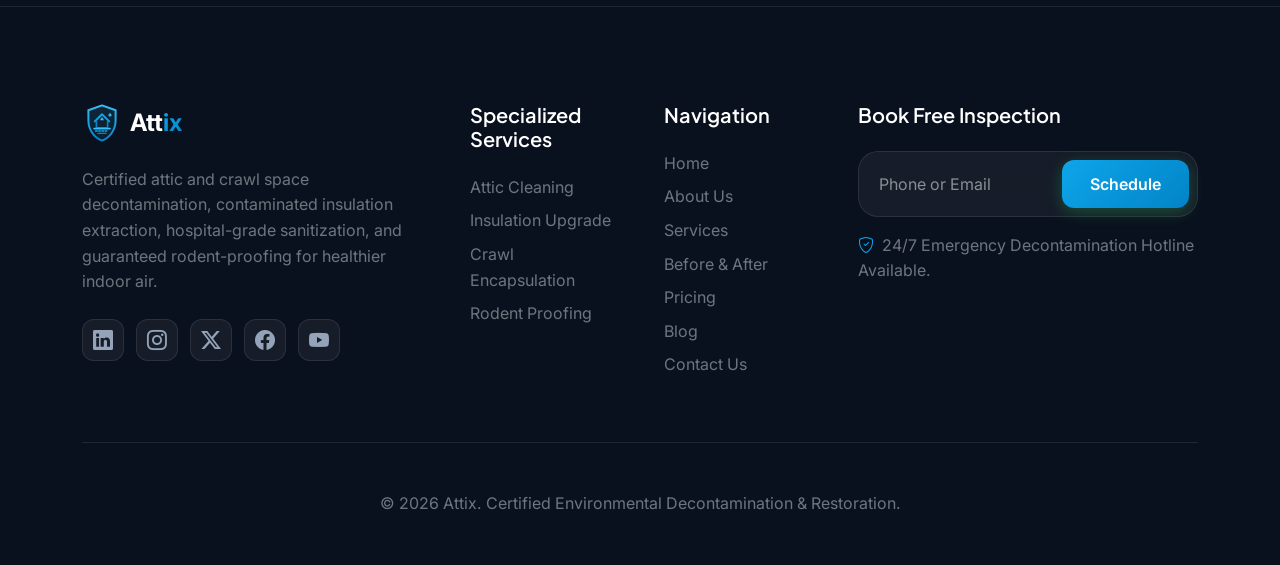
==== commit ddb7091b: "Fix mobile view overflow, align subtexts, fix mobile menu, and make header fixed while scrolling acr" ====
--- a/about.html
+++ b/about.html
@@ -9,7 +9,7 @@
     <meta name="description"
         content="Learn about Attix: Certified environmental specialists dedicated to attic decontamination, crawl space encapsulation, insulation replacement, and guaranteed rodent proofing.">
     <link href="https://cdn.jsdelivr.net/npm/bootstrap@5.3.0/dist/css/bootstrap.min.css" rel="stylesheet">
-    <link rel="stylesheet" href="https://cdn.jsdelivr.net/npm/bootstrap-icons@1.10.5/font/bootstrap-icons.css">
+    <link rel="stylesheet" href="https://cdn.jsdelivr.net/npm/bootstrap-icons@1.11.3/font/bootstrap-icons.css">
     <link rel="stylesheet" href="assets/css/style.css">
     <link rel="stylesheet" href="assets/css/dark-mode.css">
     <link rel="stylesheet" href="assets/css/rtl.css">
@@ -217,31 +217,31 @@
                 <div class="col-lg-6">
                     <div class="row g-3">
                         <div class="col-6">
-                            <div class="glass-card p-4 text-center">
+                            <div class="glass-card p-3 p-sm-4 text-center h-100 d-flex flex-column justify-content-center stat-proof-card">
                                 <div class="display-5 fw-bold text-gradient mb-1">5.8k+</div>
-                                <div class="text-white fw-semibold small">Attics Decontaminated</div>
-                                <div class="text-secondary text-xs mt-1">100% Biohazard Clearance</div>
+                                <div class="text-white fw-semibold small stat-proof-title">Attics Decontaminated</div>
+                                <div class="text-secondary text-xs mt-1 stat-proof-subtext">100% Biohazard Clearance</div>
                             </div>
                         </div>
                         <div class="col-6">
-                            <div class="glass-card p-4 text-center">
+                            <div class="glass-card p-3 p-sm-4 text-center h-100 d-flex flex-column justify-content-center stat-proof-card">
                                 <div class="display-5 fw-bold text-gradient mb-1">30%</div>
-                                <div class="text-white fw-semibold small">Avg. Energy Reduction</div>
-                                <div class="text-secondary text-xs mt-1">Thermal Air Sealing</div>
+                                <div class="text-white fw-semibold small stat-proof-title">Avg. Energy Reduction</div>
+                                <div class="text-secondary text-xs mt-1 stat-proof-subtext">Thermal Air Sealing</div>
                             </div>
                         </div>
                         <div class="col-6">
-                            <div class="glass-card p-4 text-center">
+                            <div class="glass-card p-3 p-sm-4 text-center h-100 d-flex flex-column justify-content-center stat-proof-card">
                                 <div class="display-5 fw-bold text-gradient mb-1">0%</div>
-                                <div class="text-white fw-semibold small">Living Room Dust Leak</div>
-                                <div class="text-secondary text-xs mt-1">HEPA Isolation Containment</div>
+                                <div class="text-white fw-semibold small stat-proof-title">Living Room Dust Leak</div>
+                                <div class="text-secondary text-xs mt-1 stat-proof-subtext">HEPA Isolation Containment</div>
                             </div>
                         </div>
                         <div class="col-6">
-                            <div class="glass-card p-4 text-center">
+                            <div class="glass-card p-3 p-sm-4 text-center h-100 d-flex flex-column justify-content-center stat-proof-card">
                                 <div class="display-5 fw-bold text-gradient mb-1">25-Yr</div>
-                                <div class="text-white fw-semibold small">Vapor Membrane Warranty</div>
-                                <div class="text-secondary text-xs mt-1">Sub-50% RH Moisture Lock</div>
+                                <div class="text-white fw-semibold small stat-proof-title">Vapor Membrane Warranty</div>
+                                <div class="text-secondary text-xs mt-1 stat-proof-subtext">Sub-50% RH Moisture Lock</div>
                             </div>
                         </div>
                     </div>
@@ -295,8 +295,8 @@
                 <h2 class="display-5 fw-bold mb-3">Experience The <span class="text-gradient">Attix Difference</span></h2>
                 <p class="text-secondary lead max-w-600 mx-auto mb-4">Request your zero-obligation, certified on-site diagnostic audit today and let our specialists restore your home's air quality.</p>
                 <div class="d-flex flex-column flex-sm-row justify-content-center gap-3">
-                    <a href="contact.html" class="btn btn-primary-custom btn-lg px-5">Book Free Inspection</a>
-                    <a href="services.html" class="btn btn-outline-custom btn-lg px-5">Explore Services</a>
+                    <a href="contact.html" class="btn btn-primary-custom btn-lg px-4 px-sm-5 hero-cta-btn text-nowrap">Book Free Inspection</a>
+                    <a href="services.html" class="btn btn-outline-custom btn-lg px-4 px-sm-5 hero-cta-btn text-nowrap">Explore Services</a>
                 </div>
             </div>
         </div>
@@ -312,12 +312,12 @@
                         <span class="fw-bold text-white fs-4">Att<span class="text-gradient">ix</span></span>
                     </a>
                     <p class="text-secondary">Certified attic and crawl space decontamination, contaminated insulation extraction, hospital-grade sanitization, and guaranteed rodent-proofing for healthier indoor air.</p>
-                    <div class="d-flex gap-3 fs-4 mt-4 social-links">
-                        <a href="#" class="text-secondary"><i class="bi bi-linkedin"></i></a>
-                        <a href="#" class="text-secondary"><i class="bi bi-instagram"></i></a>
-                        <a href="#" class="text-secondary"><i class="bi bi-twitter-x"></i></a>
-                        <a href="#" class="text-secondary"><i class="bi bi-facebook"></i></a>
-                        <a href="#" class="text-secondary"><i class="bi bi-youtube"></i></a>
+                    <div class="social-links mt-4">
+                        <a href="#" class="text-secondary" aria-label="LinkedIn"><i class="bi bi-linkedin"></i></a>
+                        <a href="#" class="text-secondary" aria-label="Instagram"><i class="bi bi-instagram"></i></a>
+                        <a href="#" class="text-secondary" aria-label="X (Twitter)"><i class="bi bi-twitter-x"></i></a>
+                        <a href="#" class="text-secondary" aria-label="Facebook"><i class="bi bi-facebook"></i></a>
+                        <a href="#" class="text-secondary" aria-label="YouTube"><i class="bi bi-youtube"></i></a>
                     </div>
                 </div>
                 <div class="col-6 col-lg-2">
--- a/assets/css/style.css
+++ b/assets/css/style.css
@@ -120,9 +120,10 @@
 }
 
 .btn-outline-custom:hover {
-    background: var(--card-bg);
-    border-color: var(--primary-accent);
-    color: var(--primary-accent);
+    background: #0284C7;
+    border-color: #0284C7;
+    color: #ffffff !important;
+    font-weight: 600;
 }
 
 .btn-primary-custom.btn-sm,
@@ -155,13 +156,32 @@
     gap: 0;
 }
 
-/* Navbar */
+/* Navbar - Fixed on all pages & views while scrolling */
 .navbar-custom {
-    background: rgba(15, 23, 42, 0.8);
-    backdrop-filter: blur(15px);
+    position: fixed !important;
+    top: 0 !important;
+    left: 0 !important;
+    right: 0 !important;
+    width: 100% !important;
+    z-index: 1050 !important;
+    background: rgba(15, 23, 42, 0.92);
+    backdrop-filter: blur(16px);
+    -webkit-backdrop-filter: blur(16px);
     border-bottom: 1px solid var(--border-color);
     padding: 15px 0;
     transition: var(--transition);
+}
+
+body.has-fixed-navbar,
+body:has(.navbar-custom) {
+    padding-top: 76px !important;
+}
+
+@media (max-width: 575.98px) {
+    body.has-fixed-navbar,
+    body:has(.navbar-custom) {
+        padding-top: 72px !important;
+    }
 }
 
 .navbar-brand img {
@@ -576,8 +596,16 @@
 
     [dir="rtl"] .contact-info-card .bg-primary-accent {
         margin-left: 0 !important;
-        margin-right: 1.5rem !important;
-    }
+        margin-right: 1rem !important;
+    }
+}
+
+.contact-info-card {
+    min-width: 0;
+}
+
+.contact-info-card > div:last-child {
+    min-width: 0;
 }
 
 .contact-info-card .bg-primary-accent {
@@ -590,6 +618,12 @@
 .contact-info-card .bg-primary-accent i {
     line-height: 1;
     display: block;
+}
+
+.contact-email-text {
+    font-size: clamp(0.82rem, 1.35vw, 1rem);
+    word-break: break-word;
+    overflow-wrap: anywhere;
 }
 
 
@@ -641,16 +675,6 @@
     color: var(--text-secondary);
 }
 
-/* Social Links Hover */
-footer .social-links a.text-secondary {
-    transition: all 0.3s ease;
-}
-
-footer .social-links a.text-secondary:hover {
-    color: var(--primary-accent) !important;
-    transform: translateY(-5px) !important;
-}
-
 /* Footer Styles: Link Hover & Spacing Fix */
 footer {
     padding-top: 3rem !important;
@@ -666,24 +690,32 @@
     margin-bottom: 0 !important;
 }
 
-footer a.text-secondary {
+footer a.text-secondary:not(.social-links a) {
     transition: var(--transition);
     display: inline-block;
 }
 
-footer a.text-secondary:hover {
+footer a.text-secondary:not(.social-links a):hover {
     color: var(--primary-accent) !important;
     transform: translateX(5px);
 }
 
-body.light-theme footer a.text-secondary:hover {
+body.light-theme footer a.text-secondary:not(.social-links a):hover {
     color: var(--secondary-accent) !important;
     transform: translateX(5px);
 }
 
-@media (min-width: 992px) and (max-width: 1199.98px) {
+@media (min-width: 768px) {
     .story-quote {
-        min-height: 108px;
+        min-height: 195px;
+    }
+    .client-name {
+        min-height: 30px;
+        line-height: 1.3;
+    }
+    .client-role {
+        min-height: 42px;
+        line-height: 1.4;
     }
 }
 
@@ -855,37 +887,262 @@
     flex-wrap: wrap;
 }
 
-.social-links a {
-    width: 42px;
-    height: 42px;
-    display: inline-flex;
-    align-items: center;
-    justify-content: center;
+.social-links a,
+footer .social-links a {
+    width: 42px !important;
+    height: 42px !important;
+    min-width: 42px !important;
+    min-height: 42px !important;
+    display: inline-flex !important;
+    align-items: center !important;
+    justify-content: center !important;
     border-radius: 12px;
     background: var(--card-bg);
     border: 1px solid var(--border-color);
     color: var(--text-secondary) !important;
-    font-size: 1.15rem;
+    font-size: 1.25rem !important;
+    line-height: 1 !important;
+    padding: 0 !important;
+    margin: 0 !important;
     transition: var(--transition);
     text-decoration: none;
-}
-
-.social-links a:hover {
+    box-sizing: border-box;
+}
+
+.social-links a i,
+footer .social-links a i {
+    display: inline-flex !important;
+    align-items: center !important;
+    justify-content: center !important;
+    line-height: 1 !important;
+    vertical-align: 0 !important;
+    margin: 0 !important;
+    padding: 0 !important;
+}
+
+.social-links a:hover,
+footer .social-links a:hover {
     color: #ffffff !important;
-    background: var(--gradient-primary);
-    border-color: transparent;
-    transform: translateY(-3px);
+    background: var(--gradient-primary) !important;
+    border-color: transparent !important;
+    transform: translateY(-3px) !important;
     box-shadow: 0 4px 15px var(--glow-color);
 }
 
-body.light-theme .social-links a {
+body.light-theme .social-links a,
+body.light-theme footer .social-links a {
     background: #f1f5f9;
     border-color: rgba(0, 0, 0, 0.08);
     color: #475569 !important;
 }
 
-body.light-theme .social-links a:hover {
+body.light-theme .social-links a:hover,
+body.light-theme footer .social-links a:hover {
     color: #ffffff !important;
-    background: var(--gradient-primary);
-}
-
+    background: var(--gradient-primary) !important;
+    transform: translateY(-3px) !important;
+}
+
+/* Quick Needs & Solution Matrix Alignment */
+@media (min-width: 768px) {
+    .solution-card-meta {
+        min-height: 38px;
+    }
+    .solution-card-title {
+        min-height: 84px;
+        align-items: flex-start !important;
+    }
+    .solution-card-title h4 {
+        line-height: 1.25;
+    }
+    .solution-card-title i {
+        line-height: 1;
+        margin-top: 2px;
+    }
+    .solution-card-symptom {
+        min-height: 94px;
+    }
+    .solution-card-solution {
+        min-height: 75px;
+    }
+}
+
+@media (min-width: 992px) and (max-width: 1199px) {
+    .solution-card {
+        padding-left: 1rem !important;
+        padding-right: 1rem !important;
+    }
+}
+
+.solution-finder-btn,
+.btn-outline-custom.btn-sm.solution-finder-btn {
+    height: 48px !important;
+    min-height: 48px !important;
+    display: inline-flex !important;
+    align-items: center !important;
+    justify-content: center !important;
+    font-size: 0.78rem !important;
+    line-height: 1.25 !important;
+    padding: 6px 8px !important;
+    white-space: normal !important;
+    font-weight: 600;
+    text-align: center;
+}
+
+.solution-finder-btn:hover,
+body.light-theme .solution-finder-btn:hover {
+    background: #0369a1 !important;
+    border-color: #0369a1 !important;
+    color: #ffffff !important;
+    font-weight: 700 !important;
+    box-shadow: 0 4px 16px rgba(3, 105, 161, 0.4) !important;
+    transform: translateY(-2px);
+}
+
+/* Additional Home Protection Services Heading Alignment */
+.protection-card-title {
+    line-height: 1.3;
+}
+
+@media (min-width: 768px) {
+    .protection-card-title {
+        min-height: 52px;
+    }
+}
+
+/* Cleaning & Decontamination Process Heading Baseline Alignment */
+.process-step-title {
+    line-height: 1.3;
+}
+
+@media (min-width: 768px) {
+    .process-step-title {
+        min-height: 52px;
+    }
+}
+
+/* Clinical Decontamination Capabilities Heading Baseline Alignment */
+.capability-card-title {
+    line-height: 1.35;
+}
+
+@media (min-width: 992px) {
+    .capability-card-title {
+        min-height: 2.7em;
+    }
+}
+
+/* Pricing Plan Headings Baseline Alignment */
+.pricing-plan-title {
+    line-height: 1.35;
+}
+
+@media (min-width: 992px) {
+    .pricing-plan-title {
+        min-height: 2.7em;
+    }
+}
+
+/* Pricing Package CTA Buttons Single Line & Responsive Padding */
+.pricing-cta-btn {
+    white-space: nowrap !important;
+    padding-left: 14px !important;
+    padding-right: 14px !important;
+}
+
+@media (max-width: 1199px) {
+    .pricing-package-card {
+        padding: 2.25rem 1.5rem !important;
+    }
+}
+
+/* Services Quick Needs & Timeline Matrix Heading Baseline Alignment */
+.symptom-card-title {
+    line-height: 1.35;
+}
+
+@media (min-width: 768px) {
+    .symptom-card-title {
+        min-height: 2.7em;
+    }
+}
+
+/* Mobile & Responsive CTA Buttons Single Line */
+.hero-cta-btn,
+.cta-btn-nowrap {
+    white-space: nowrap !important;
+}
+
+@media (max-width: 575.98px) {
+    .hero-cta-btn,
+    .cta-btn-nowrap,
+    header .btn-lg,
+    .glass-card .btn-lg {
+        font-size: 0.95rem !important;
+        padding-left: 14px !important;
+        padding-right: 14px !important;
+        white-space: nowrap !important;
+    }
+}
+
+/* About Page Trust Proof Metric Cards Alignment */
+.stat-proof-card {
+    height: 100%;
+}
+
+.stat-proof-title {
+    line-height: 1.3;
+    min-height: 2.6em;
+    display: flex;
+    align-items: center;
+    justify-content: center;
+}
+
+.stat-proof-subtext {
+    line-height: 1.3;
+    min-height: 2.6em;
+    display: flex;
+    align-items: flex-start;
+    justify-content: center;
+}
+
+@media (max-width: 575.98px) {
+    .stat-proof-title {
+        min-height: 2.8em;
+        font-size: 0.82rem;
+    }
+    .stat-proof-subtext {
+        min-height: 3.4em;
+        font-size: 0.72rem;
+    }
+}
+
+/* Home2 Capability Cards Mobile Arrangement & Alignment */
+@media (max-width: 575.98px) {
+    #revolutionary-features .glass-card {
+        padding: 1.35rem 1.25rem !important;
+    }
+
+    #revolutionary-features .capability-card-inner {
+        flex-direction: column !important;
+    }
+
+    #revolutionary-features .capability-card-inner .feature-icon {
+        margin-bottom: 1rem !important;
+        margin-right: 0 !important;
+    }
+
+    #revolutionary-features .capability-card-title {
+        font-size: 1.25rem !important;
+        margin-bottom: 0.65rem !important;
+    }
+
+    #revolutionary-features .capability-card-inner p {
+        font-size: 0.9rem !important;
+        line-height: 1.55 !important;
+        margin-bottom: 1rem !important;
+    }
+}
+
+
+
--- a/assets/css/dark-mode.css
+++ b/assets/css/dark-mode.css
@@ -114,12 +114,14 @@
     transition: color 0.3s ease, transform 0.3s ease;
 }
 
-body.light-theme footer a:not(.btn):hover {
+body.light-theme footer a:not(.btn):not(.social-links a):hover {
     color: var(--secondary-accent) !important;
 }
 
 body.light-theme footer .social-links a:hover {
-    transform: translateY(-5px);
+    transform: translateY(-3px) !important;
+    color: #ffffff !important;
+    background: var(--gradient-primary) !important;
 }
 
 body.light-theme .border-color {
@@ -162,17 +164,19 @@
 }
 
 body.light-theme .btn-outline-custom:hover {
-    background: var(--gradient-primary) !important;
-    border-color: var(--secondary-accent) !important;
+    background: #0369a1 !important;
+    border-color: #0369a1 !important;
     color: #ffffff !important;
-    box-shadow: 0 6px 20px rgba(14, 165, 233, 0.3) !important;
+    font-weight: 700 !important;
+    box-shadow: 0 6px 20px rgba(3, 105, 161, 0.35) !important;
     transform: translateY(-2px);
 }
 
 body.light-theme .btn-outline-custom:focus,
 body.light-theme .btn-outline-custom:active {
-    background: var(--gradient-primary) !important;
-    border-color: var(--secondary-accent) !important;
+    background: #0369a1 !important;
+    border-color: #0369a1 !important;
     color: #ffffff !important;
-    box-shadow: 0 0 0 0.25rem rgba(14, 165, 233, 0.25) !important;
+    font-weight: 700 !important;
+    box-shadow: 0 0 0 0.25rem rgba(3, 105, 161, 0.25) !important;
 }
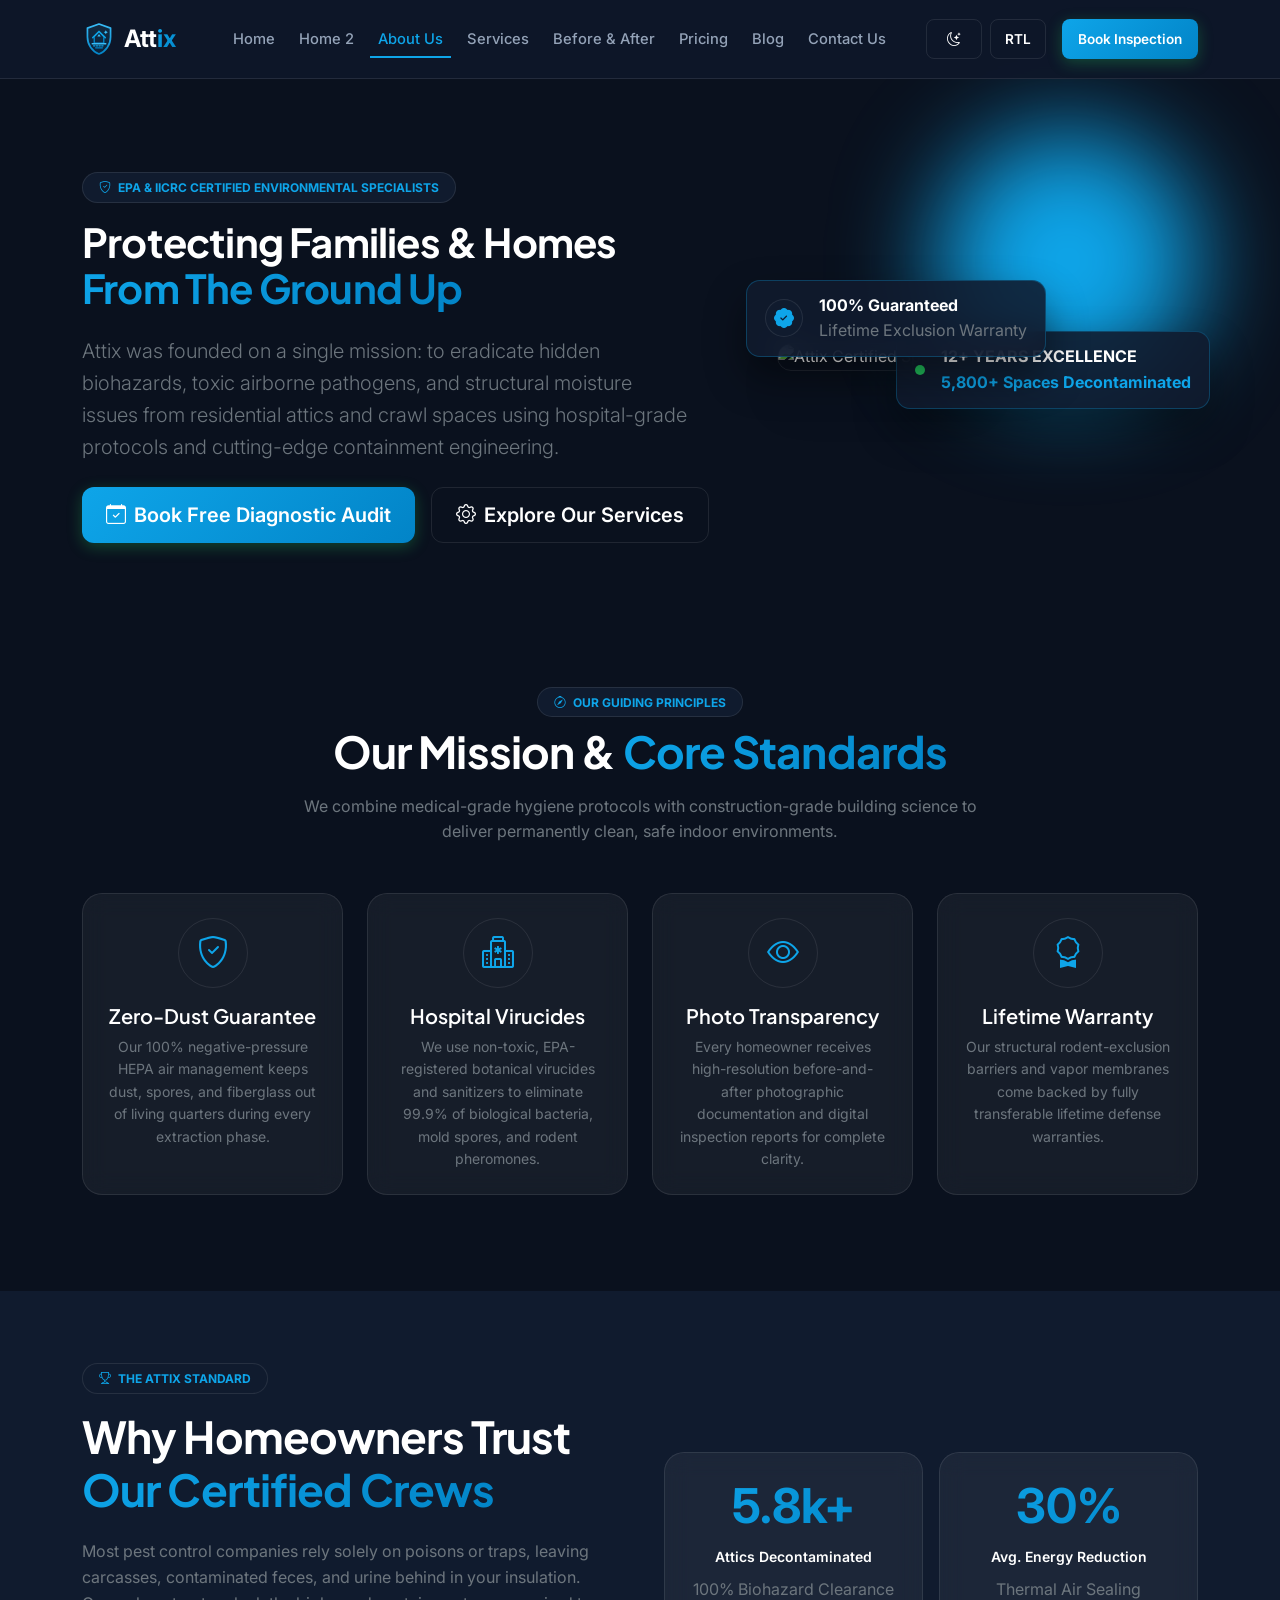
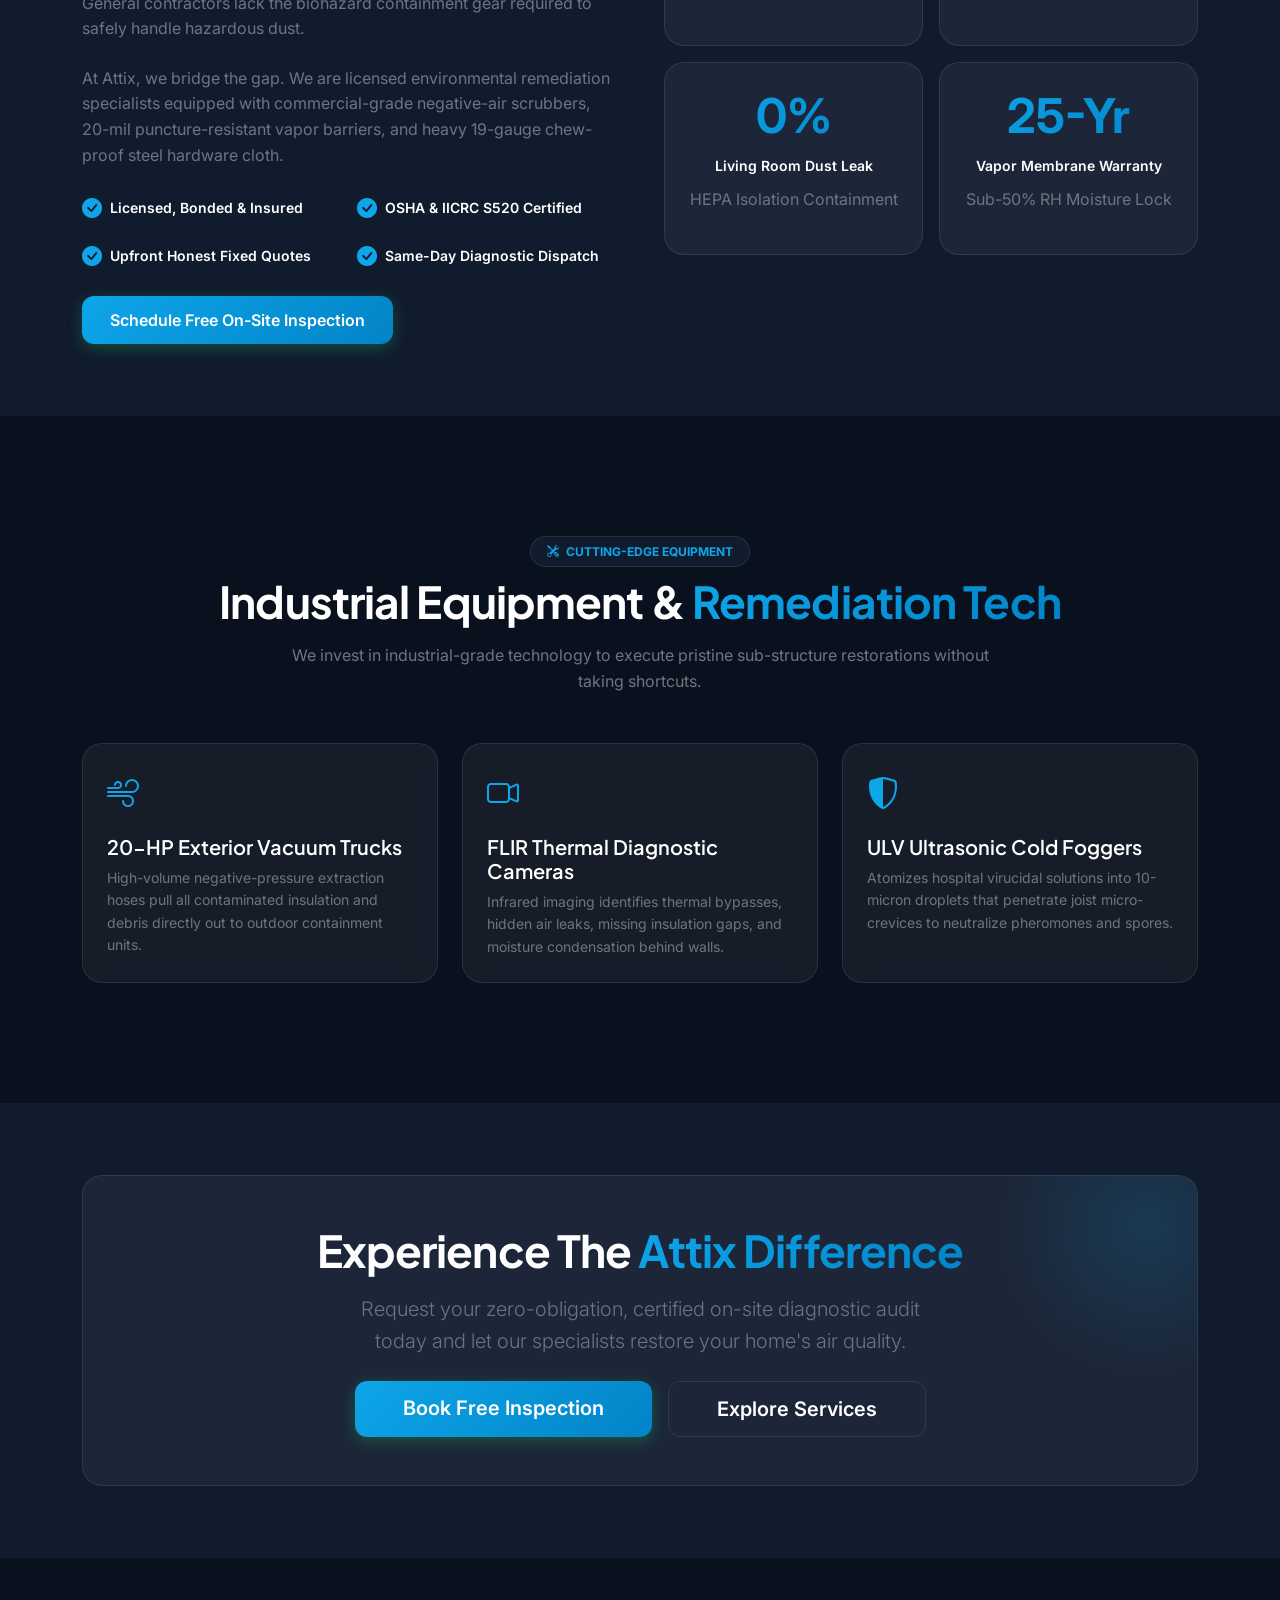
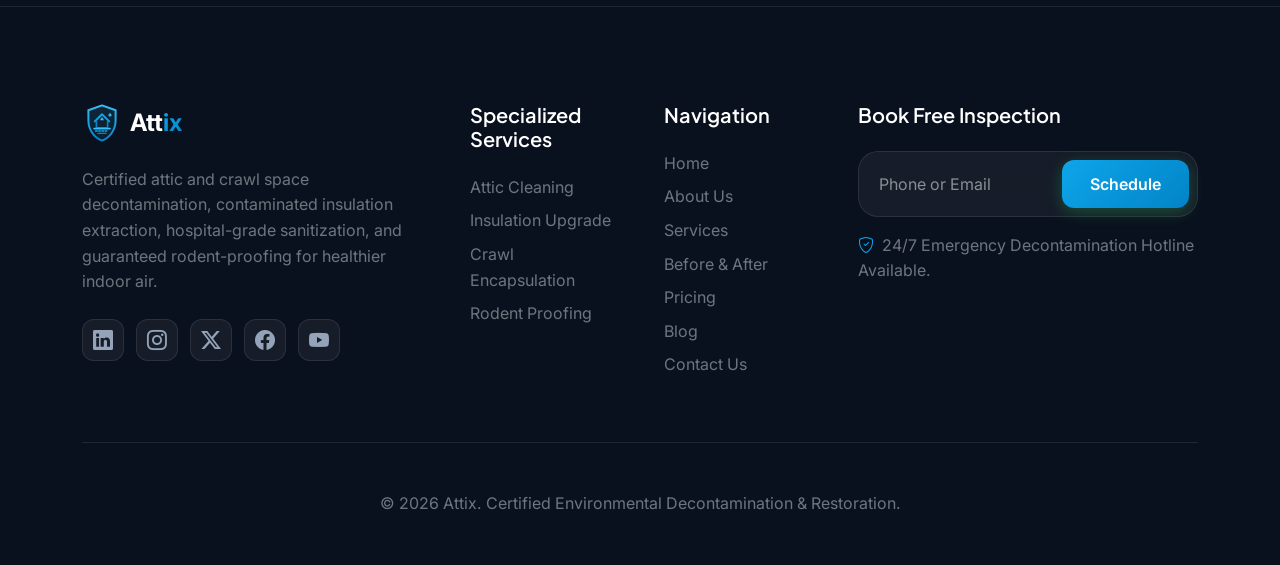
==== commit b09abe8e: "Fix mobile view alignment on blog featured guide and about page right gap" ====
--- a/about.html
+++ b/about.html
@@ -58,9 +58,9 @@
     <!-- Page Header / Hero -->
     <header class="py-5 mt-4">
         <div class="container pt-4">
-            <div class="row align-items-center g-5">
+            <div class="row align-items-center g-4 g-lg-5">
                 <div class="col-lg-7 text-center text-lg-start">
-                    <span class="badge bg-secondary-bg border border-color text-primary-accent mb-3 px-3 py-2 rounded-pill fw-bold text-uppercase tracking-wider">
+                    <span class="badge bg-secondary-bg border border-color text-primary-accent mb-3 px-3 py-2 rounded-pill fw-bold text-uppercase tracking-wider text-wrap">
                         <i class="bi bi-shield-check me-1"></i> EPA &amp; IICRC Certified Environmental Specialists
                     </span>
                     <h1 class="display-3 fw-bold mb-4">
@@ -81,7 +81,7 @@
 
                 <div class="col-lg-5">
                     <div class="hero-img-container position-relative ps-lg-3">
-                        <div class="position-absolute rounded-circle bg-primary-accent opacity-10" style="width: 260px; height: 260px; bottom: -20px; right: -20px; filter: blur(50px); z-index: 0;"></div>
+                        <div class="position-absolute rounded-circle bg-primary-accent opacity-10" style="width: 260px; height: 260px; bottom: -20px; right: 0; filter: blur(50px); z-index: 0;"></div>
                         
                         <div class="float-animation position-relative z-index-1">
                             <img src="https://images.unsplash.com/photo-1621905251189-08b45d6a269e?auto=format&fit=crop&q=80&w=800" 
@@ -171,7 +171,7 @@
     <!-- Our Story & Why Choose Us -->
     <section class="py-5 bg-secondary-bg">
         <div class="container py-4">
-            <div class="row align-items-center g-5">
+            <div class="row align-items-center g-4 g-lg-5">
                 <div class="col-lg-6">
                     <span class="badge bg-secondary-bg border border-color text-primary-accent mb-3 px-3 py-2 rounded-pill fw-bold text-uppercase tracking-wider">
                         <i class="bi bi-trophy me-1"></i> The Attix Standard
@@ -305,7 +305,7 @@
     <!-- Footer -->
     <footer class="py-5 mt-5 border-top border-color">
         <div class="container py-5">
-            <div class="row g-5">
+            <div class="row g-4 g-lg-5">
                 <div class="col-lg-4">
                     <a class="navbar-brand d-flex align-items-center mb-4" href="index.html">
                         <img src="assets/images/logo.svg" alt="Attix Logo" height="34" class="me-2">
